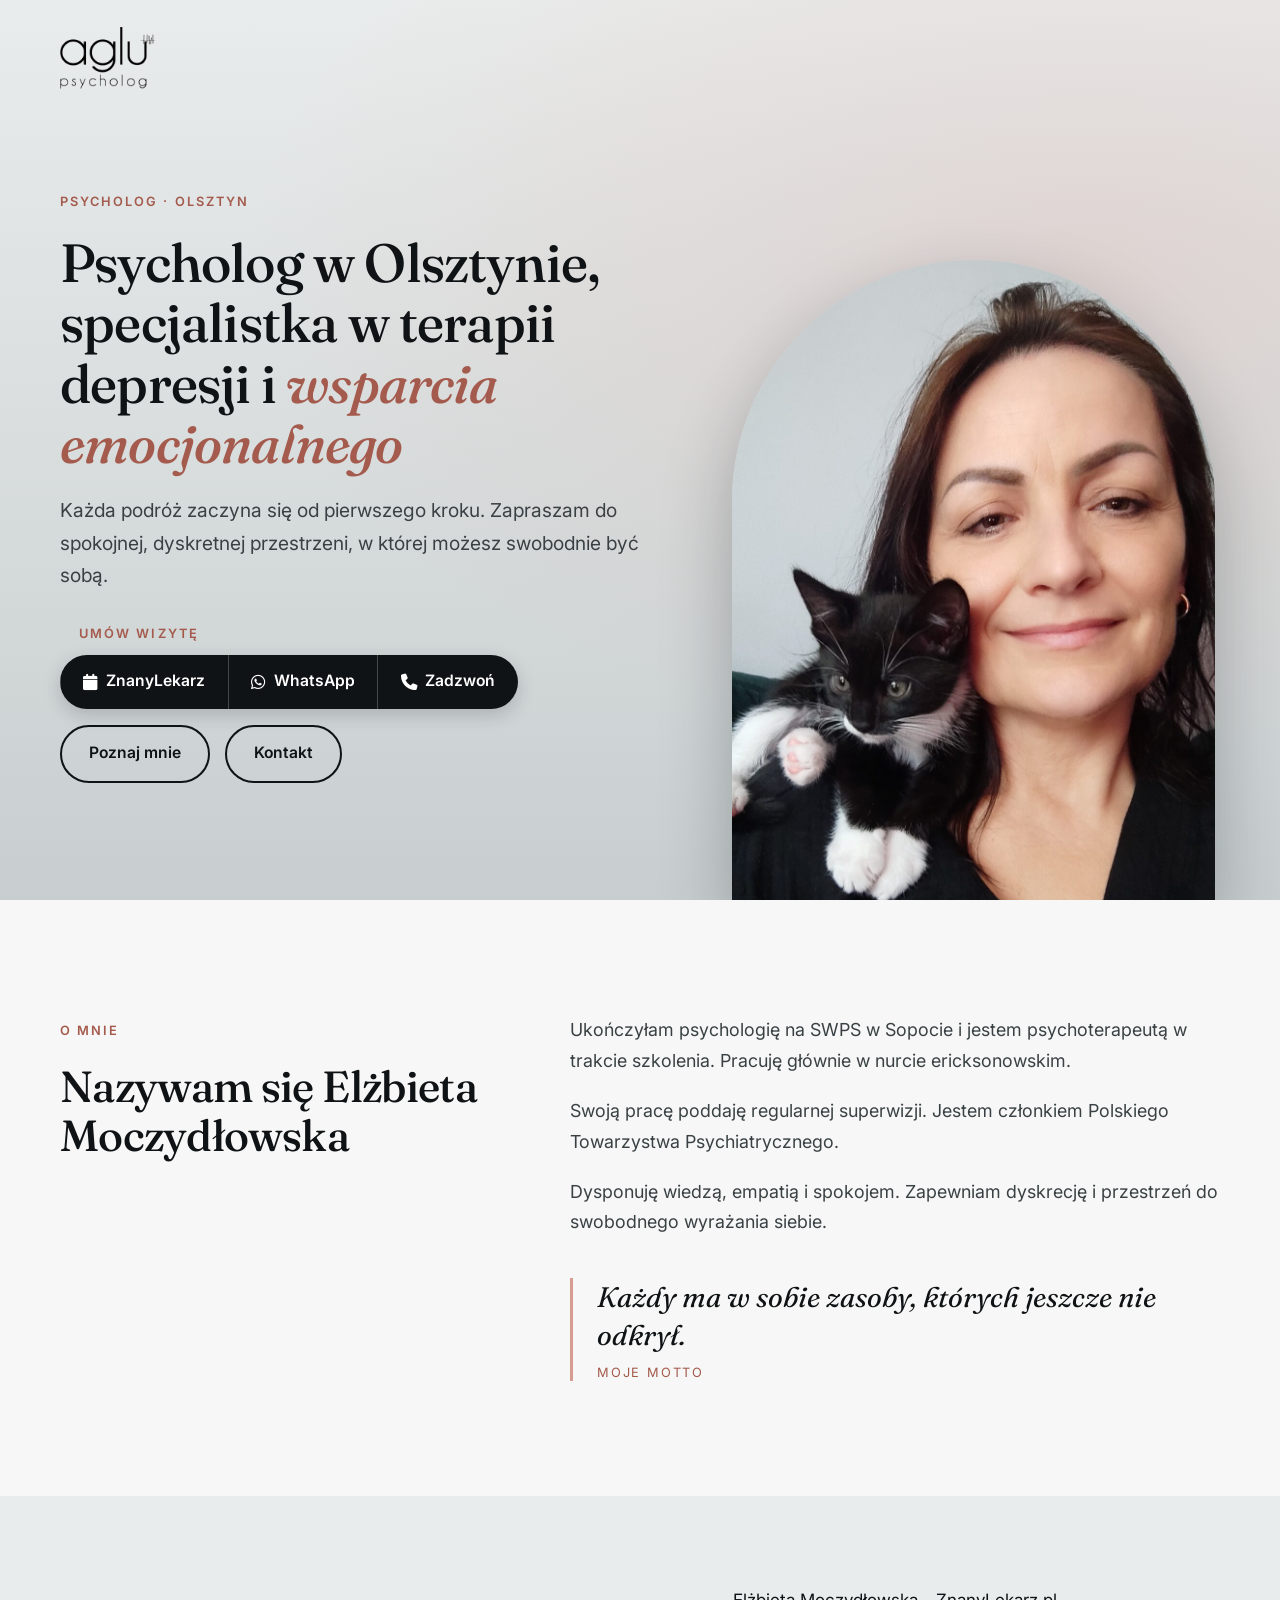
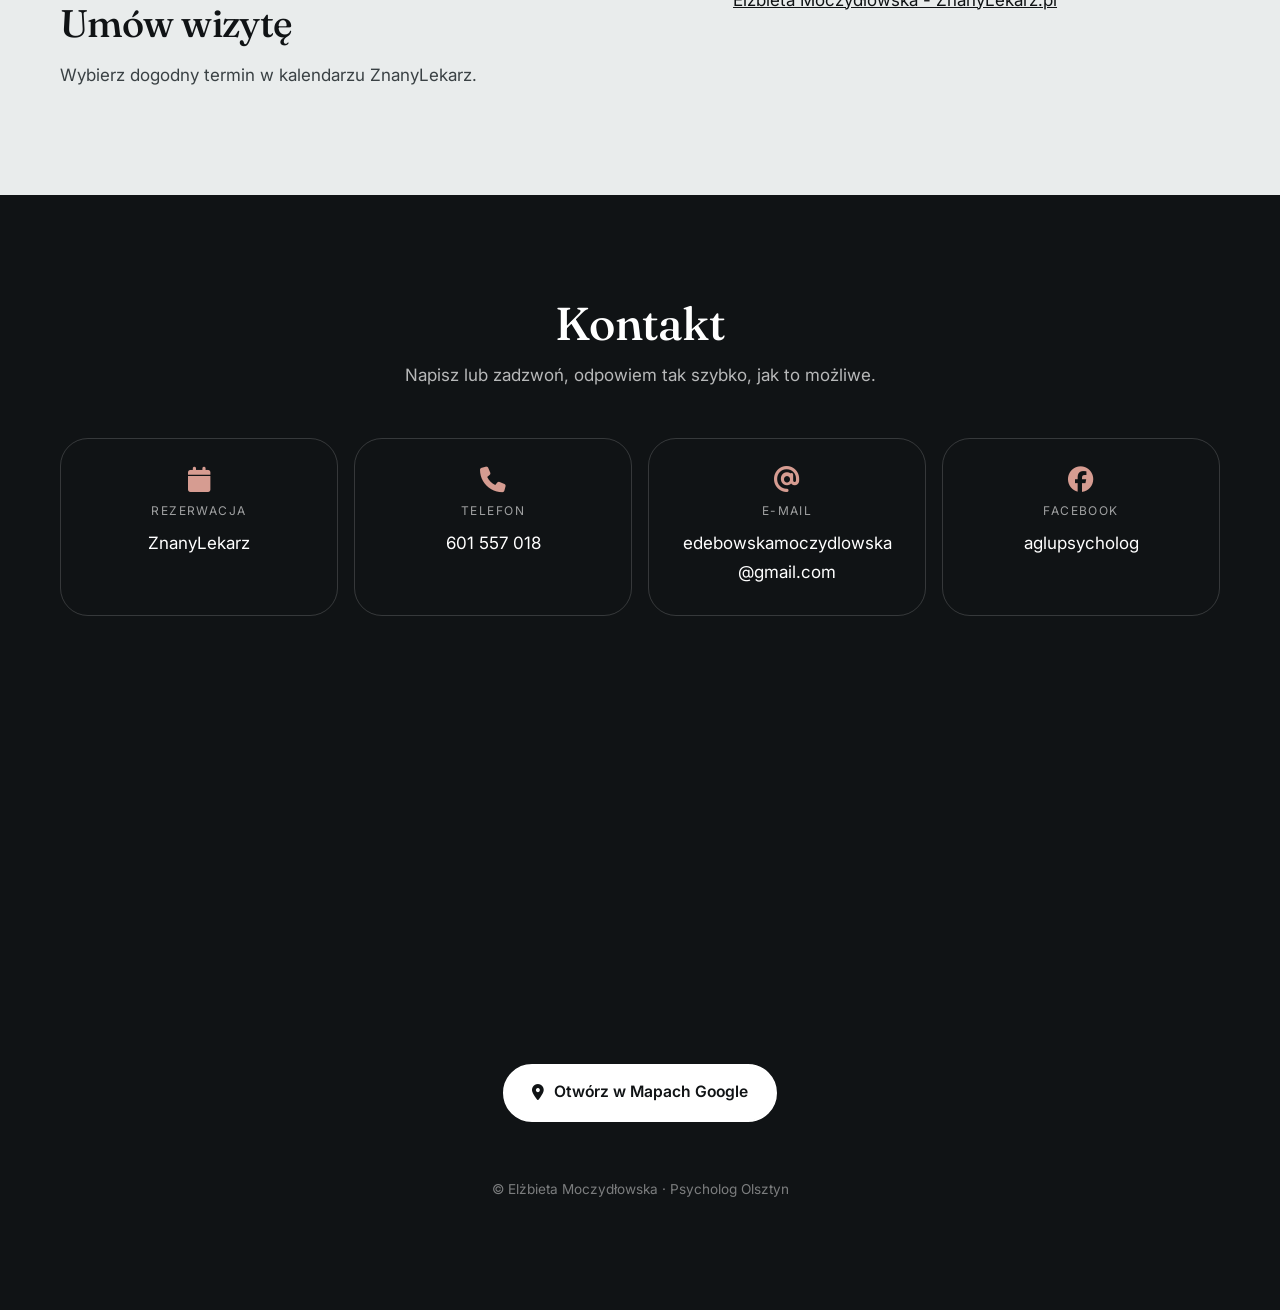
==== index.html @ 98c003af "redesign around new headshot photo" ====
<!DOCTYPE html>
<html lang="pl">
<head>
  <!-- Basic SEO tags -->
  <title>Psycholog Olsztyn, Elżbieta Moczydłowska: terapia depresji i wsparcie emocjonalne</title>
  <meta name="description" content="Psycholog w Olsztynie, Elżbieta Moczydłowska, specjalizuje się w terapii depresji, lęków i problemów emocjonalnych. Umów wizytę online.">
  <meta name="keywords" content="psycholog Olsztyn, terapia depresji, psychoterapia, Elżbieta Moczydłowska, psycholog, Olsztyn, depresja, lęk, wsparcie emocjonalne">
  <link rel="canonical" href="https://aglu.pl/">

  <!-- Open Graph / Social sharing -->
  <meta property="og:title" content="Psycholog Olsztyn, Elżbieta Moczydłowska">
  <meta property="og:description" content="Specjalistka w terapii depresji i wsparcia emocjonalnego w Olsztynie. Umów wizytę już dziś.">
  <meta property="og:type" content="website">
  <meta property="og:image:width" content="1200">
  <meta property="og:image:height" content="630">
  <meta property="og:url" content="https://aglu.pl/">
  <meta property="og:image" content="https://aglu.pl/images/og.jpg">

  <!-- Styles & icons -->
  <link rel="preconnect" href="https://fonts.googleapis.com">
  <link rel="preconnect" href="https://fonts.gstatic.com" crossorigin>
  <link href="https://fonts.googleapis.com/css2?family=Fraunces:ital,opsz,wght@0,9..144,400;0,9..144,500;1,9..144,400&family=Inter:wght@400;500;600&display=swap" rel="stylesheet">
  <link rel="stylesheet" href="https://cdnjs.cloudflare.com/ajax/libs/font-awesome/6.2.0/css/all.min.css">
  <link rel="shortcut icon" type="image/png" href="//platform.docplanner.com/img/general/icons/favicon.png?2370760445"/>
  <link rel="apple-touch-icon" type="image/png" href="//platform.docplanner.com/img/general/icons/favicon.png?2370760445"/>
  <link rel="stylesheet" href="css/styles.css">

  <meta charset="utf-8">
  <meta name="viewport" content="width=device-width, initial-scale=1" />

  <!-- Structured data (Person) -->
  <script type="application/ld+json">
  {
    "@context": "https://schema.org",
    "@type": "Person",
    "name": "Elżbieta Moczydłowska",
    "jobTitle": "Psycholog",
    "url": "https://aglu.pl/",
    "sameAs": [
      "https://www.znanylekarz.pl/elzbieta-moczydlowska/psycholog/olsztyn",
      "https://www.facebook.com/aglupsycholog/"
    ],
    "address": {
      "@type": "PostalAddress",
      "addressLocality": "Olsztyn",
      "addressCountry": "PL"
    },
    "telephone": "+48 601 557 018",
    "image": "https://aglu.pl/images/portrait.jpg"
  }
  </script>
  <script defer src="https://analytics.osmosis.page/script.js" data-website-id="c70a5516-5605-4912-9869-0fddc7eda186"></script>
</head>
<body>

<main id="top">
  <section class="hero">
    <div class="wrap">
      <a class="hero-logo" href="#top" aria-label="aglu psycholog"><img src="images/logotyp.png" alt="Logo Elżbieta Moczydłowska, psycholog"></a>
      <div class="hero-copy">
        <span class="eyebrow">Psycholog &middot; Olsztyn</span>
        <h1>Psycholog w Olsztynie, specjalistka w terapii depresji i <em>wsparcia emocjonalnego</em></h1>
        <p class="lead">Każda podróż zaczyna się od pierwszego kroku. Zapraszam do spokojnej, dyskretnej przestrzeni, w której możesz swobodnie być sobą.</p>
        <div class="hero-actions">
          <div class="cta-group">
          <span class="cta-caption">Umów wizytę</span>
          <div class="split" role="group" aria-label="Umów wizytę">
          <a href="https://www.znanylekarz.pl/elzbieta-moczydlowska/psycholog/olsztyn"><i class="fa-solid fa-calendar" aria-hidden="true"></i>ZnanyLekarz</a>
          <a class="split-wa" href="https://wa.me/48601557018?text=Dzie%C5%84%20dobry%2C%20chcia%C5%82abym%20um%C3%B3wi%C4%87%20wizyt%C4%99." target="_blank" rel="noopener"><i class="fab fa-whatsapp" aria-hidden="true"></i>WhatsApp</a>
          <a class="split-call" href="tel:+48601557018" aria-label="Zadzwoń: 601 557 018"><i class="fas fa-phone" aria-hidden="true"></i><span>Zadzwoń</span></a>
        </div>
        </div>
          <div class="hero-links">
            <a class="btn btn-ghost" href="#o_mnie">Poznaj mnie</a>
            <a class="btn btn-ghost" href="#kontakt">Kontakt</a>
          </div>
        </div>
      </div>
      <figure class="hero-photo">
        <img src="images/portrait.jpg" width="1000" height="1794" alt="Elżbieta Moczydłowska, psycholog Olsztyn, z kotkiem na ramieniu" fetchpriority="high">
      </figure>
    </div>
  </section>

  <section id="o_mnie" class="about">
    <div class="wrap">
      <div>
        <span class="eyebrow">O mnie</span>
        <h2>Nazywam się Elżbieta Moczydłowska</h2>
      </div>
      <div>
        <p>
          Ukończyłam psychologię na SWPS w Sopocie i jestem psychoterapeutą w trakcie szkolenia.
          Pracuję głównie w nurcie ericksonowskim.
        </p>
        <p>
          Swoją pracę poddaję regularnej superwizji. Jestem członkiem Polskiego Towarzystwa Psychiatrycznego.
        </p>
        <p>
          Dysponuję wiedzą, empatią i spokojem. Zapewniam dyskrecję i przestrzeń do swobodnego wyrażania siebie.
        </p>
        <blockquote class="motto">
          Każdy ma w sobie zasoby, których jeszcze nie odkrył.
          <span>Moje motto</span>
        </blockquote>
      </div>
    </div>
  </section>

  <section class="booking">
    <div class="wrap">
      <div>
        <h2>Umów wizytę</h2>
        <p>Wybierz dogodny termin w kalendarzu ZnanyLekarz.</p>
      </div>
      <div class="widget">
        <a id="zl-url" class="zl-url" href="https://www.znanylekarz.pl/elzbieta-moczydlowska/psycholog/olsztyn" rel="nofollow" data-zlw-doctor="elzbieta-moczydlowska" data-zlw-type="big" data-zlw-opinion="false" data-zlw-hide-branding="true">Elżbieta Moczydłowska - ZnanyLekarz.pl</a><script>!function($_x,_s,id){var js,fjs=$_x.getElementsByTagName(_s)[0];if(!$_x.getElementById(id)){js = $_x.createElement(_s);js.id = id;js.src = "//platform.docplanner.com/js/widget.js";fjs.parentNode.insertBefore(js,fjs);}}(document,"script","zl-widget-s");</script>
      </div>
    </div>
  </section>
</main>

<footer id="kontakt" class="contact">
  <div class="wrap">
    <h2>Kontakt</h2>
    <p class="sub">Napisz lub zadzwoń, odpowiem tak szybko, jak to możliwe.</p>
    <div class="contact-grid">
      <a class="contact-card" href="https://www.znanylekarz.pl/elzbieta-moczydlowska/psycholog/olsztyn"><i class="fa-solid fa-calendar" aria-hidden="true"></i><small>Rezerwacja</small>ZnanyLekarz</a>
      <a class="contact-card" href="tel:+48601557018"><i class="fas fa-phone" aria-hidden="true"></i><small>Telefon</small>601 557 018</a>
      <a class="contact-card" href="mailto:edebowskamoczydlowska@gmail.com"><i class="fas fa-at" aria-hidden="true"></i><small>E-mail</small><span class="email">edebowskamoczydlowska<wbr>@gmail.com</span></a>
      <a class="contact-card" href="https://www.facebook.com/aglupsycholog/"><i class="fab fa-facebook" aria-hidden="true"></i><small>Facebook</small>aglupsycholog</a>
    </div>
    <div class="map">
      <iframe title="Mapa dojazdu, gabinet Elżbiety Moczydłowskiej w Olsztynie" src="https://maps.google.com/maps?q=53.7796968,20.4857146&amp;z=16&amp;hl=pl&amp;output=embed" loading="lazy" referrerpolicy="no-referrer-when-downgrade" allowfullscreen></iframe>
      <a class="btn btn-light" href="https://maps.app.goo.gl/sUS213Xj2u6TGxyx6" target="_blank" rel="noopener"><i class="fa-solid fa-location-dot" aria-hidden="true"></i>Otwórz w Mapach Google</a>
    </div>
    <p class="footer-note">&copy; Elżbieta Moczydłowska &middot; Psycholog Olsztyn</p>
  </div>
</footer>

</body>
</html>
---- css/styles.css ----
:root {
    --ink: #101315;
    --ink-soft: #3a4144;
    --wall: #c8cecf;
    --wall-light: #e9ecec;
    --paper: #f6f7f6;
    --rose: #d69c91;
    --rose-deep: #a45a4c;
    --serif: "Fraunces", Georgia, "Times New Roman", serif;
    --sans: "Inter", system-ui, -apple-system, "Segoe UI", sans-serif;
    --radius: 28px;
}

* { box-sizing: border-box; }

html { scroll-behavior: smooth; scroll-padding-top: 0; }

body {
    margin: 0;
    font-family: var(--sans);
    font-size: 1.0625rem;
    line-height: 1.7;
    color: var(--ink);
    background: var(--paper);
    -webkit-font-smoothing: antialiased;
}

img { max-width: 100%; display: block; }
a { color: inherit; }

h1, h2, h3 {
    font-family: var(--serif);
    font-weight: 500;
    line-height: 1.12;
    letter-spacing: -0.015em;
    margin: 0;
}

.wrap { width: min(1160px, 100% - 3rem); margin-inline: auto; }

.eyebrow {
    display: inline-block;
    font-size: 0.8rem;
    font-weight: 600;
    letter-spacing: 0.16em;
    text-transform: uppercase;
    color: var(--rose-deep);
    margin-bottom: 1.25rem;
}

.btn {
    display: inline-flex;
    align-items: center;
    gap: 0.6rem;
    padding: 0.85rem 1.7rem;
    border-radius: 999px;
    background: var(--ink);
    color: #fff;
    font-weight: 600;
    font-size: 0.98rem;
    text-decoration: none;
    border: 2px solid var(--ink);
    transition: transform 0.2s ease, background 0.2s ease, color 0.2s ease;
}

.btn:hover { background: var(--rose-deep); border-color: var(--rose-deep); transform: translateY(-2px); }
.btn:focus-visible, a:focus-visible { outline: 3px solid var(--rose-deep); outline-offset: 3px; }

.btn-ghost { background: transparent; color: var(--ink); }
.btn-ghost:hover { background: var(--ink); border-color: var(--ink); color: #fff; }

.btn-small { padding: 0.55rem 1.2rem; font-size: 0.9rem; }

.hero {
    background:
        radial-gradient(ellipse at 85% 30%, rgba(214, 156, 145, 0.22), transparent 55%),
        linear-gradient(180deg, var(--wall-light), var(--wall));
    overflow: hidden;
}

.hero .wrap {
    display: grid;
    grid-template-columns: 1.1fr 0.9fr;
    grid-template-rows: auto 1fr;
    gap: 0 clamp(1.5rem, 5vw, 5rem);
    min-height: 100vh;
    min-height: 100svh;
}

.hero-logo { grid-column: 1 / -1; justify-self: start; padding: clamp(1rem, 3svh, 2rem) 0 0; }
.hero-logo img { height: clamp(48px, 7svh, 64px); width: auto; }

.hero-copy { align-self: center; padding: 1.5rem 0 clamp(1.5rem, 5svh, 4rem); }

.hero h1 { font-size: clamp(2.1rem, min(4.2vw, 6.4svh), 3.6rem); margin-bottom: 1.25rem; }
.hero h1 em { font-style: italic; color: var(--rose-deep); }

.hero .lead { font-size: clamp(1rem, 2.4svh, 1.2rem); color: var(--ink-soft); max-width: 32em; margin: 0 0 clamp(1.25rem, 3.5svh, 2.25rem); }

.hero-actions { display: flex; flex-direction: column; align-items: flex-start; gap: 1rem; }
.hero-links { display: flex; flex-wrap: wrap; gap: 0.9rem; }

.hero-photo {
    position: relative;
    margin: 0;
    align-self: end;
    justify-self: center;
}

.hero-photo img {
    height: min(74svh, 640px);
    width: auto;
    max-width: 100%;
    aspect-ratio: 4 / 5.3;
    object-fit: cover;
    object-position: 50% 8%;
    border-radius: 999px 999px 0 0;
    box-shadow: 0 30px 70px rgba(16, 19, 21, 0.28);
}

.hero-photo::before {
    content: "";
    position: absolute;
    inset: 4% -7% 0 7%;
    border: 2px solid var(--rose);
    border-radius: 999px 999px 0 0;
    z-index: -1;
}

.about { padding: clamp(4rem, 9vw, 8rem) 0; }

.about .wrap {
    display: grid;
    grid-template-columns: 0.8fr 1.2fr;
    gap: clamp(2rem, 6vw, 6rem);
    align-items: start;
}

.about h2 { font-size: clamp(2rem, 3.4vw, 3rem); }

.about p { margin: 0 0 1.25rem; color: var(--ink-soft); font-size: 1.12rem; }

.motto {
    margin: 2.5rem 0 0;
    padding-left: 1.5rem;
    border-left: 3px solid var(--rose);
    font-family: var(--serif);
    font-style: italic;
    font-size: clamp(1.35rem, 2.2vw, 1.8rem);
    line-height: 1.35;
    color: var(--ink);
}

.motto span { display: block; margin-top: 0.6rem; font-family: var(--sans); font-style: normal; font-size: 0.8rem; letter-spacing: 0.14em; text-transform: uppercase; color: var(--rose-deep); }

.booking { background: var(--wall-light); padding: clamp(3.5rem, 7vw, 6rem) 0; }

.booking .wrap { display: grid; grid-template-columns: 0.8fr 1.2fr; gap: clamp(2rem, 6vw, 6rem); align-items: center; }

.booking h2 { font-size: clamp(1.8rem, 3vw, 2.6rem); margin-bottom: 1rem; }
.booking p { margin: 0; color: var(--ink-soft); }

.widget {
    display: flex;
    justify-content: center;
    min-height: 120px;
}

.contact {
    background: var(--ink);
    color: #fff;
    padding: clamp(4rem, 8vw, 7rem) 0 6rem;
    text-align: center;
}

.contact h2 { font-size: clamp(2rem, 3.6vw, 3.2rem); margin-bottom: 0.75rem; }
.contact .sub { color: rgba(255, 255, 255, 0.7); margin: 0 0 3rem; }

.contact-grid {
    display: grid;
    grid-template-columns: repeat(auto-fit, minmax(210px, 1fr));
    gap: 1rem;
}

.contact-card {
    display: flex;
    flex-direction: column;
    align-items: center;
    gap: 0.5rem;
    padding: 1.75rem 1rem;
    border: 1px solid rgba(255, 255, 255, 0.16);
    border-radius: var(--radius);
    text-decoration: none;
    transition: background 0.2s ease, border-color 0.2s ease, transform 0.2s ease;
    overflow-wrap: anywhere;
}

.contact-card:hover { background: rgba(214, 156, 145, 0.14); border-color: var(--rose); transform: translateY(-3px); }
.contact-card i { font-size: 1.6rem; color: var(--rose); }
.contact-card small { color: rgba(255, 255, 255, 0.6); font-size: 0.75rem; letter-spacing: 0.12em; text-transform: uppercase; }

.footer-note { margin-top: 3.5rem; color: rgba(255, 255, 255, 0.45); font-size: 0.85rem; }

@media (max-width: 860px) {
    .hero .wrap { grid-template-columns: 1fr; grid-template-rows: auto auto 1fr; }
    .hero-logo { justify-self: center; }
    .hero-copy { text-align: center; padding-bottom: 1.5rem; }
    .hero .lead { margin-inline: auto; }
    .hero-actions { align-items: center; }
    .hero-links { justify-content: center; }
    .hero-photo img { height: auto; width: min(76vw, 340px); }
    .hero-photo::before { inset: 4% -4% 0 4%; }
    .about .wrap, .booking .wrap { grid-template-columns: 1fr; }
}
}

@media (prefers-reduced-motion: reduce) {
    html { scroll-behavior: auto; }
    .btn, .contact-card { transition: none; }
}

.split {
    display: inline-flex;
    align-items: stretch;
    border-radius: 999px;
    background: var(--ink);
    color: #fff;
    overflow: hidden;
    font-weight: 600;
    font-size: 0.98rem;
    box-shadow: 0 6px 18px rgba(16, 19, 21, 0.18);
}

.split a {
    white-space: nowrap;
    display: flex;
    align-items: center;
    gap: 0.55rem;
    padding: 0.85rem 1.4rem;
    color: #fff;
    text-decoration: none;
    border-left: 1px solid rgba(255, 255, 255, 0.22);
    transition: background 0.2s ease;
}

.split a:hover { background: var(--rose-deep); }
.split a.split-wa:hover { background: #1fa855; }
.split a.split-call:hover { background: var(--rose-deep); }
.split a:focus-visible { outline: 3px solid #fff; outline-offset: -5px; }
.split i { font-size: 1.05em; }


@media (max-width: 480px) {
    .split i { display: none; }
    .split .split-call i { display: block; }
    .split .split-call span { display: none; }
    .split { width: 100%; }
    .split a { flex: 1; justify-content: center; padding: 0.95rem 0.8rem; }
    .split a.split-call { flex: 0 0 auto; padding: 0.95rem 1.2rem; }
}

@media (prefers-reduced-motion: reduce) {
    .split a { transition: none; }
}

.map { margin-top: 3rem; display: flex; flex-direction: column; align-items: center; gap: 1.25rem; }

.map iframe {
    width: 100%;
    height: 380px;
    border: 0;
    border-radius: var(--radius);
    filter: grayscale(0.35) contrast(1.02);
}

.btn-light { background: #fff; color: var(--ink); border-color: #fff; }
.btn-light:hover { background: var(--rose); border-color: var(--rose); color: var(--ink); }

@media (max-width: 860px) {
    .map iframe { height: 300px; }
}

.contact-card .email { overflow-wrap: normal; }

@media (max-width: 480px) {
    .contact-card .email { font-size: 0.92rem; }
}

.cta-group { display: flex; flex-direction: column; gap: 0.6rem; align-items: flex-start; }

.cta-caption {
    font-size: 0.8rem;
    font-weight: 600;
    letter-spacing: 0.16em;
    text-transform: uppercase;
    color: var(--rose-deep);
    padding-left: 1.2rem;
}

@media (max-width: 860px) {
    .cta-group { align-items: center; width: min(100%, 420px); }
    .cta-caption { padding-left: 0; }
}
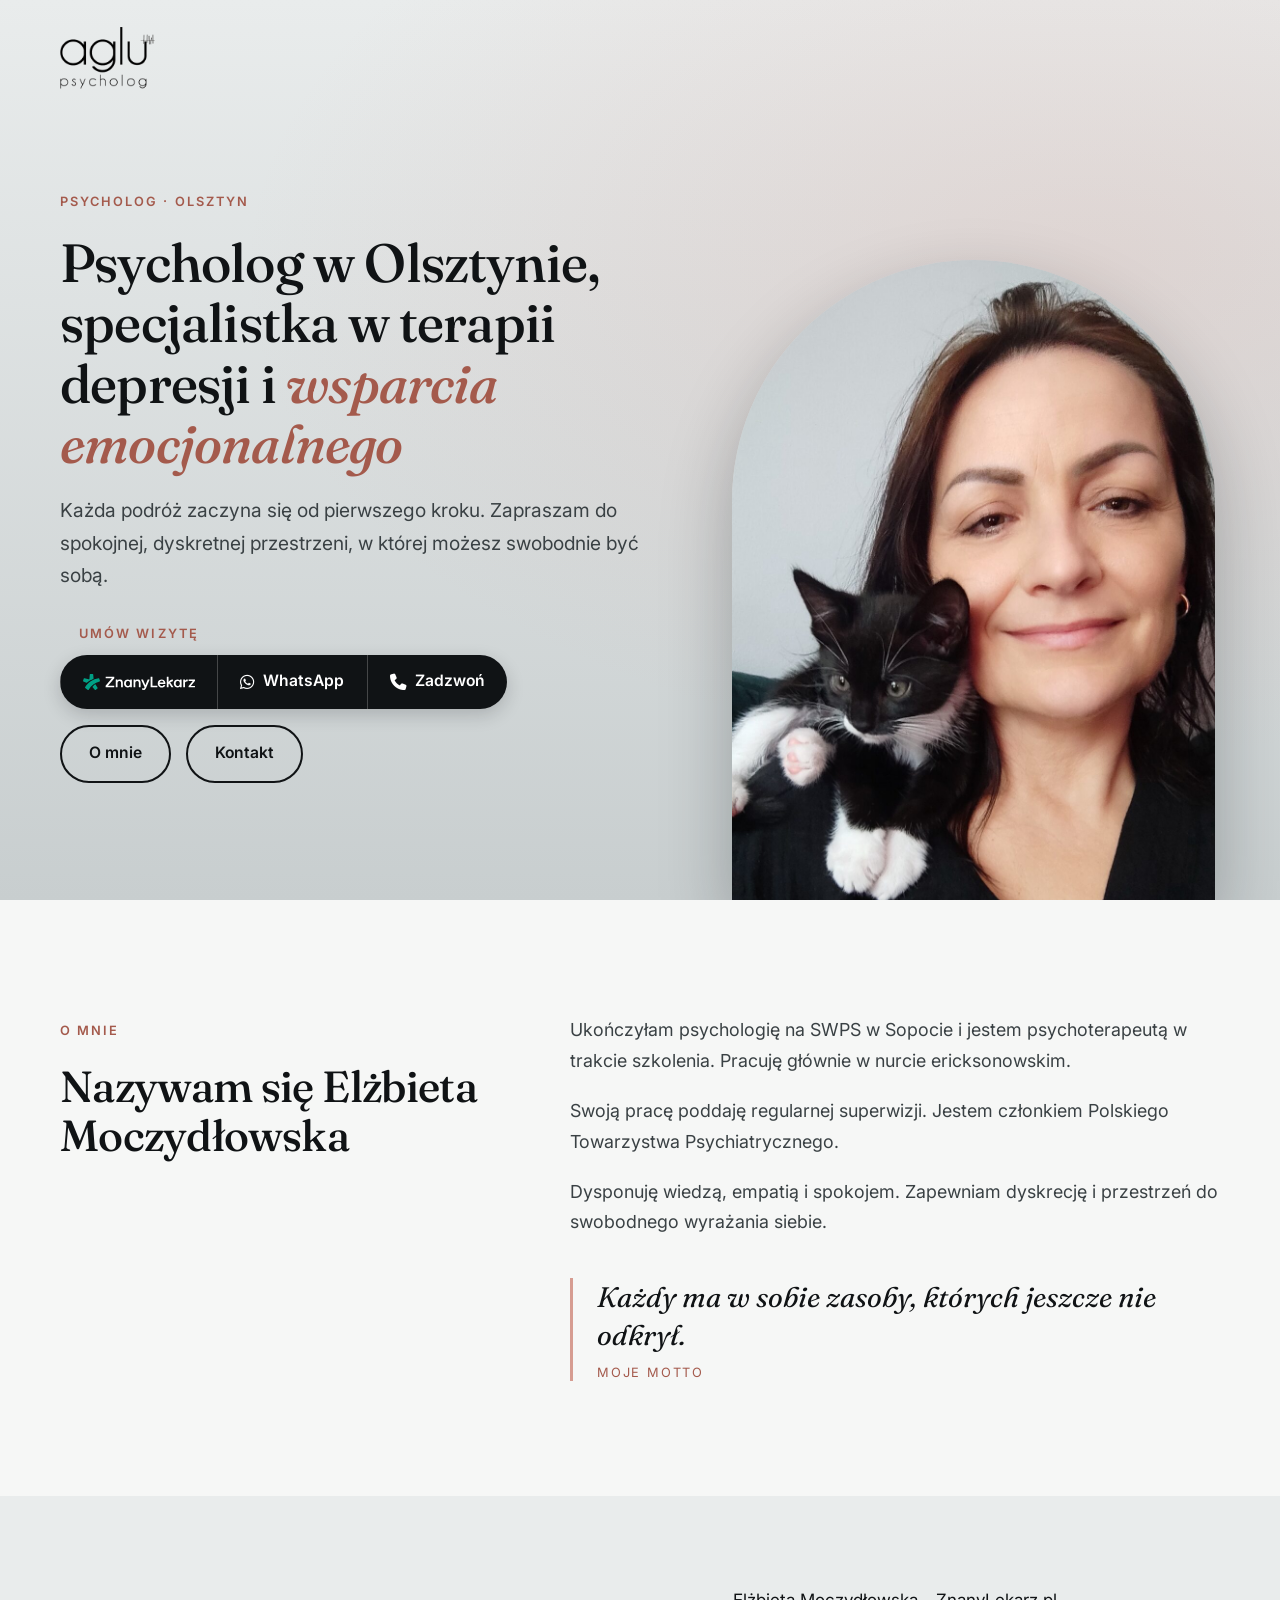
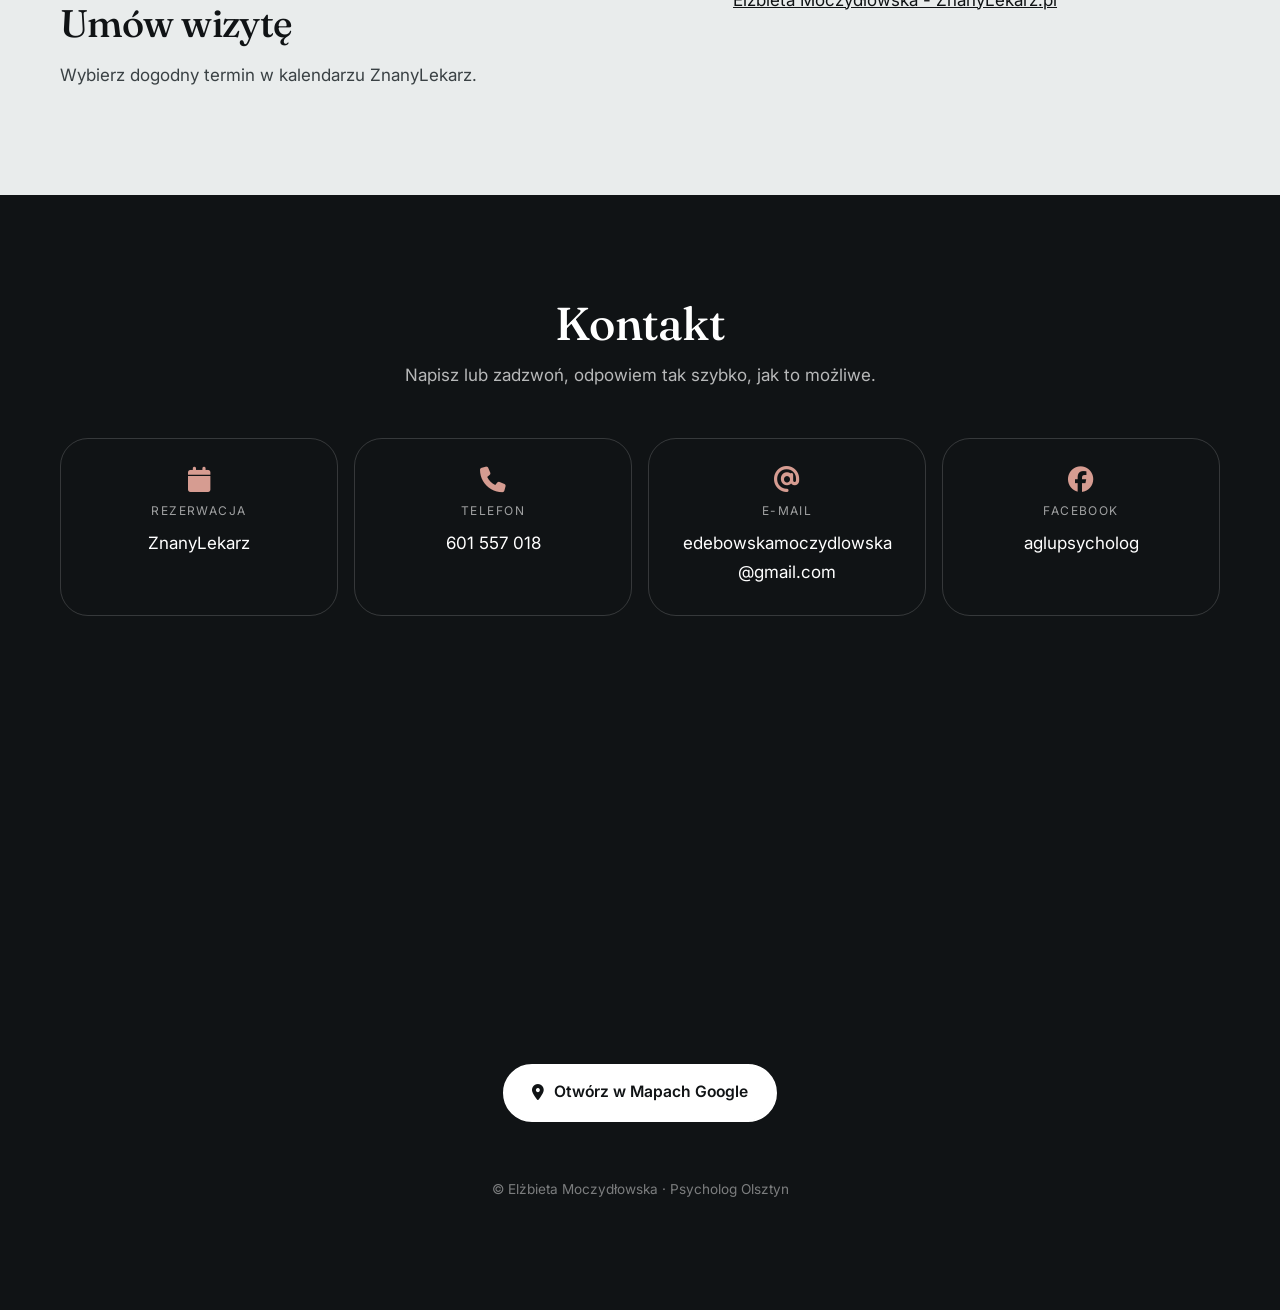
==== commit c1a61322: "znanylekarz logo, icon-only booking pill on mobile, O mnie button" ====
--- a/index.html
+++ b/index.html
@@ -65,13 +65,13 @@
           <div class="cta-group">
           <span class="cta-caption">Umów wizytę</span>
           <div class="split" role="group" aria-label="Umów wizytę">
-          <a href="https://www.znanylekarz.pl/elzbieta-moczydlowska/psycholog/olsztyn"><i class="fa-solid fa-calendar" aria-hidden="true"></i>ZnanyLekarz</a>
-          <a class="split-wa" href="https://wa.me/48601557018?text=Dzie%C5%84%20dobry%2C%20chcia%C5%82abym%20um%C3%B3wi%C4%87%20wizyt%C4%99." target="_blank" rel="noopener"><i class="fab fa-whatsapp" aria-hidden="true"></i>WhatsApp</a>
+          <a class="split-zl" href="https://www.znanylekarz.pl/elzbieta-moczydlowska/psycholog/olsztyn" aria-label="ZnanyLekarz"><img class="zl-word" src="images/zl-logo.svg" alt="ZnanyLekarz" width="111" height="16"><img class="zl-star" src="images/zl-star.svg" alt="" width="19" height="18"></a>
+          <a class="split-wa" aria-label="WhatsApp" href="https://wa.me/48601557018?text=Dzie%C5%84%20dobry%2C%20chcia%C5%82abym%20um%C3%B3wi%C4%87%20wizyt%C4%99." target="_blank" rel="noopener"><i class="fab fa-whatsapp" aria-hidden="true"></i><span>WhatsApp</span></a>
           <a class="split-call" href="tel:+48601557018" aria-label="Zadzwoń: 601 557 018"><i class="fas fa-phone" aria-hidden="true"></i><span>Zadzwoń</span></a>
         </div>
         </div>
           <div class="hero-links">
-            <a class="btn btn-ghost" href="#o_mnie">Poznaj mnie</a>
+            <a class="btn btn-ghost" href="#o_mnie">O mnie</a>
             <a class="btn btn-ghost" href="#kontakt">Kontakt</a>
           </div>
         </div>
--- a/css/styles.css
+++ b/css/styles.css
@@ -206,8 +206,8 @@
     .hero-logo { justify-self: center; }
     .hero-copy { text-align: center; padding-bottom: 1.5rem; }
     .hero .lead { margin-inline: auto; }
-    .hero-actions { align-items: center; }
-    .hero-links { justify-content: center; }
+    .hero-actions { flex-direction: row; flex-wrap: wrap; justify-content: center; align-items: flex-end; gap: 0.6rem; }
+    .hero-links { justify-content: center; flex-wrap: nowrap; gap: 0.6rem; }
     .hero-photo img { height: auto; width: min(76vw, 340px); }
     .hero-photo::before { inset: 4% -4% 0 4%; }
     .about .wrap, .booking .wrap { grid-template-columns: 1fr; }
@@ -249,14 +249,16 @@
 .split a:focus-visible { outline: 3px solid #fff; outline-offset: -5px; }
 .split i { font-size: 1.05em; }
 
+.split .zl-word { height: 1rem; width: auto; display: block; }
+.split .zl-star { display: none; height: 1.2rem; width: auto; }
 
 @media (max-width: 480px) {
-    .split i { display: none; }
-    .split .split-call i { display: block; }
-    .split .split-call span { display: none; }
-    .split { width: 100%; }
-    .split a { flex: 1; justify-content: center; padding: 0.95rem 0.8rem; }
-    .split a.split-call { flex: 0 0 auto; padding: 0.95rem 1.2rem; }
+    .split span { display: none; }
+    .split .zl-word { display: none; }
+    .split .zl-star { display: block; }
+    .split i { font-size: 1.3rem; }
+    .split a { flex: 1; justify-content: center; padding: 0.75rem 0.9rem; }
+    .hero-actions, .hero-links { gap: 0.5rem; }
 }
 
 @media (prefers-reduced-motion: reduce) {
@@ -298,6 +300,10 @@
 }
 
 @media (max-width: 860px) {
-    .cta-group { align-items: center; width: min(100%, 420px); }
+    .cta-group { align-items: center; }
     .cta-caption { padding-left: 0; }
 }
+
+@media (max-width: 480px) {
+    .hero-links .btn { padding: 0.75rem 0.85rem; font-size: 0.9rem; }
+}
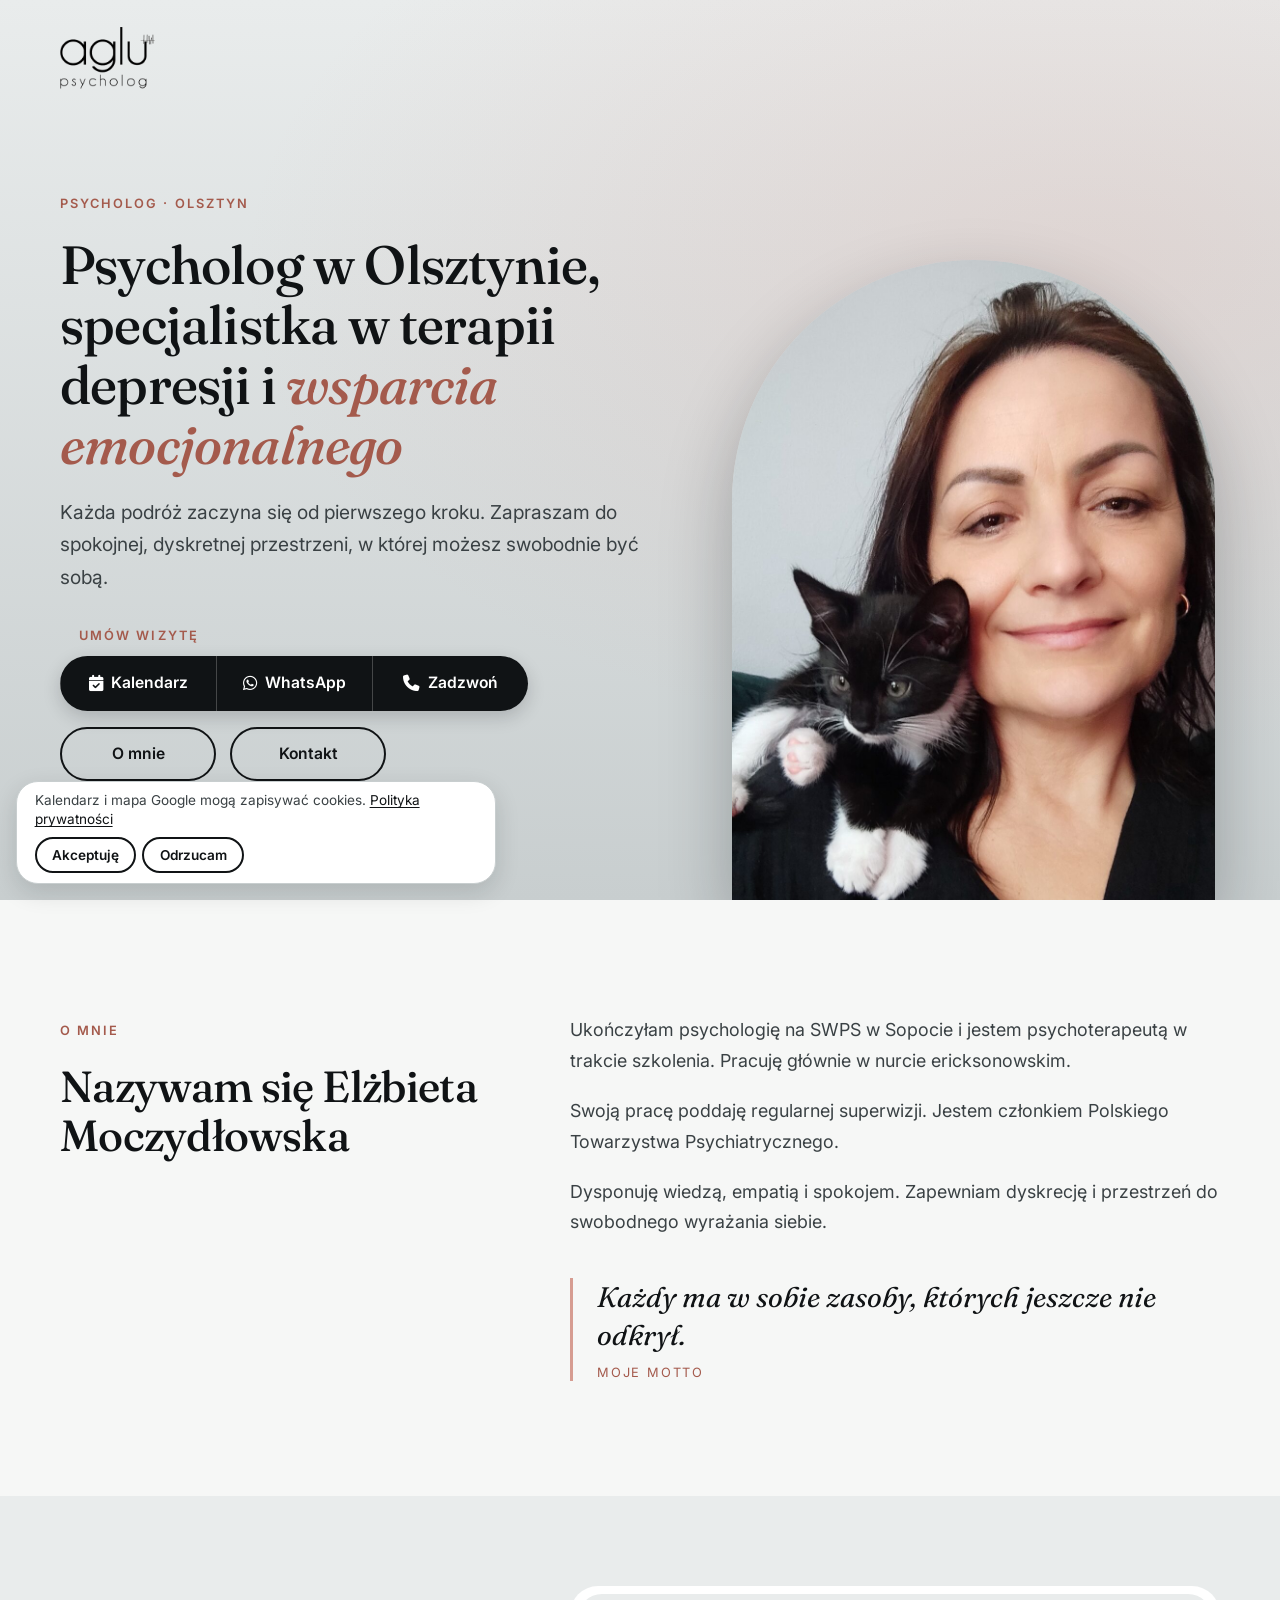
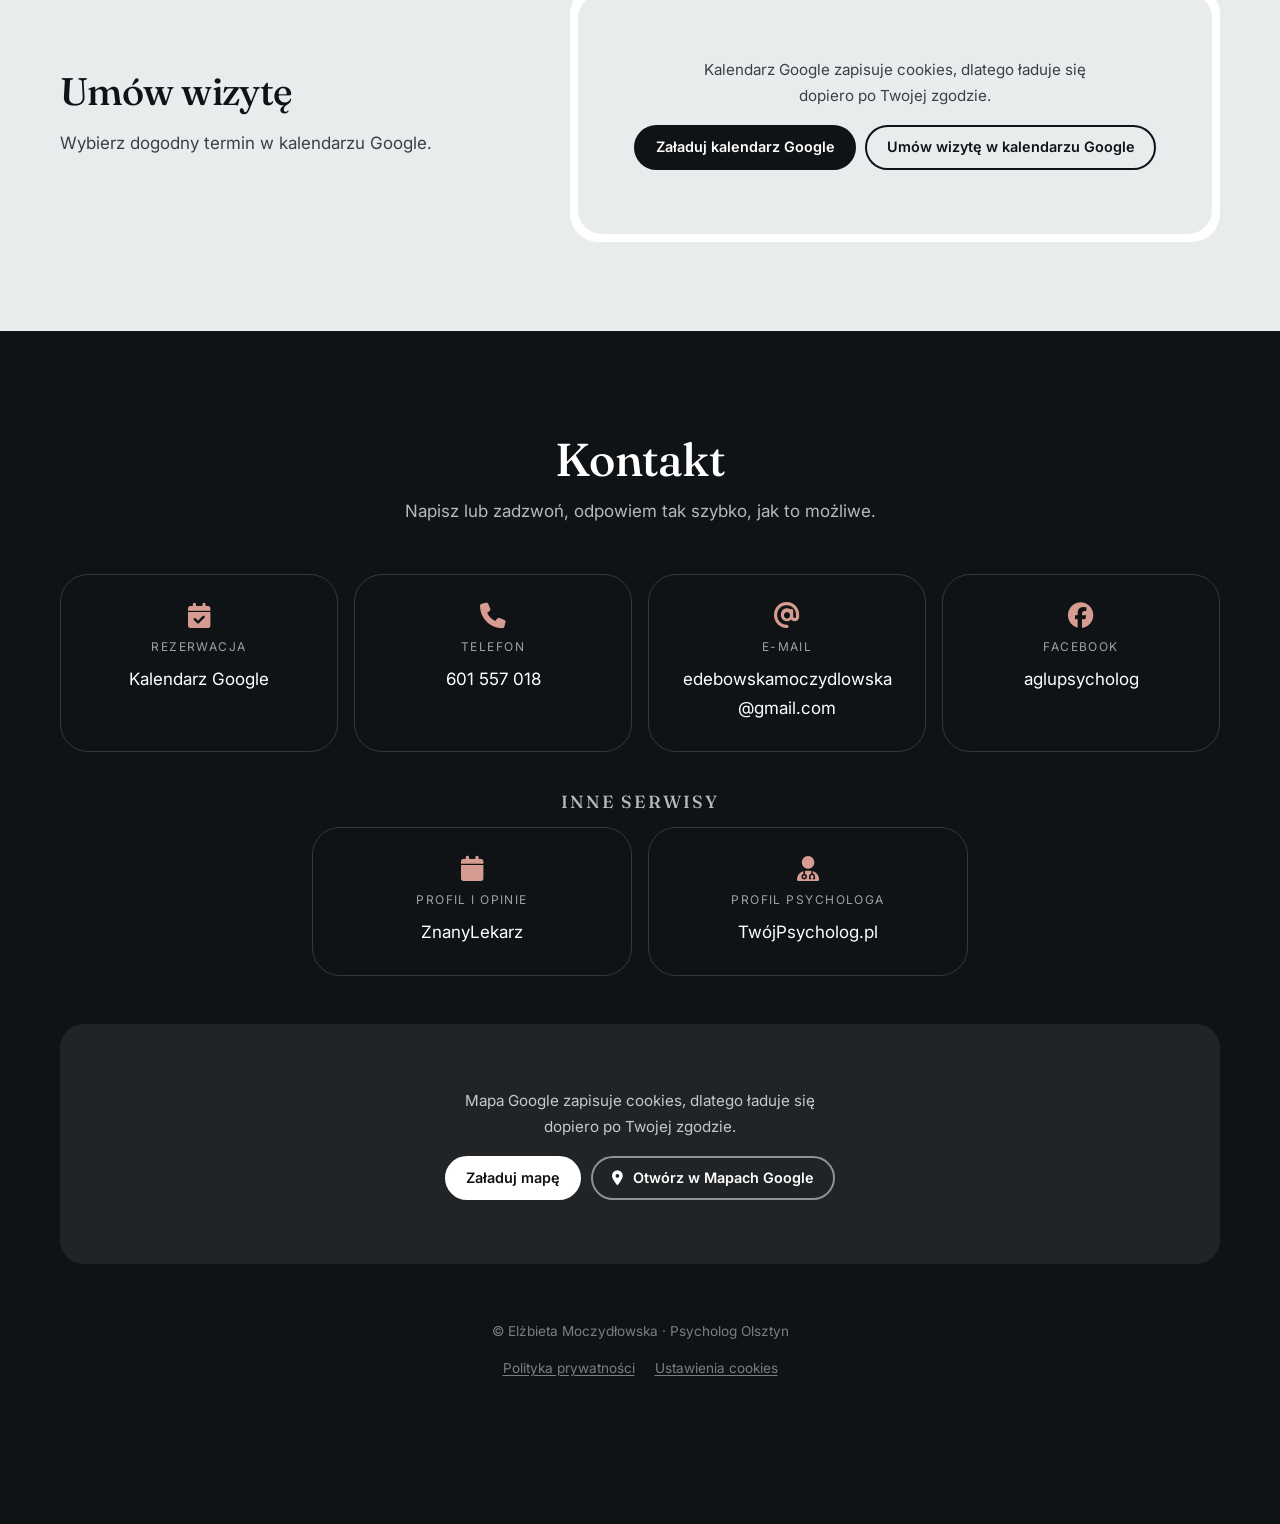
==== commit 25a356c9: "aglu: google calendar booking embed, new favicon, privacy policy, consent notice" ====
--- a/index.html
+++ b/index.html
@@ -21,8 +21,9 @@
   <link rel="preconnect" href="https://fonts.gstatic.com" crossorigin>
   <link href="https://fonts.googleapis.com/css2?family=Fraunces:ital,opsz,wght@0,9..144,400;0,9..144,500;1,9..144,400&family=Inter:wght@400;500;600&display=swap" rel="stylesheet">
   <link rel="stylesheet" href="https://cdnjs.cloudflare.com/ajax/libs/font-awesome/6.2.0/css/all.min.css">
-  <link rel="shortcut icon" type="image/png" href="//platform.docplanner.com/img/general/icons/favicon.png?2370760445"/>
-  <link rel="apple-touch-icon" type="image/png" href="//platform.docplanner.com/img/general/icons/favicon.png?2370760445"/>
+  <link rel="icon" href="images/favicon.svg" type="image/svg+xml">
+  <link rel="icon" href="images/favicon-32.png" sizes="32x32" type="image/png">
+  <link rel="apple-touch-icon" href="images/apple-touch-icon.png">
   <link rel="stylesheet" href="css/styles.css">
 
   <meta charset="utf-8">
@@ -49,6 +50,7 @@
     "image": "https://aglu.pl/images/portrait.jpg"
   }
   </script>
+  <script defer src="js/consent.js"></script>
   <script defer src="https://analytics.osmosis.page/script.js" data-website-id="c70a5516-5605-4912-9869-0fddc7eda186"></script>
 </head>
 <body>
@@ -65,7 +67,7 @@
           <div class="cta-group">
           <span class="cta-caption">Umów wizytę</span>
           <div class="split" role="group" aria-label="Umów wizytę">
-          <a class="split-zl" href="https://www.znanylekarz.pl/elzbieta-moczydlowska/psycholog/olsztyn" aria-label="ZnanyLekarz"><img class="zl-word" src="images/zl-logo.svg" alt="ZnanyLekarz" width="111" height="16"><img class="zl-star" src="images/zl-star.svg" alt="" width="19" height="18"></a>
+          <a class="split-cal" href="https://calendar.app.google/qendssAS28dVdtgW9" target="_blank" rel="noopener" aria-label="Kalendarz Google"><i class="fa-solid fa-calendar-check" aria-hidden="true"></i><span>Kalendarz</span></a>
           <a class="split-wa" aria-label="WhatsApp" href="https://wa.me/48601557018?text=Dzie%C5%84%20dobry%2C%20chcia%C5%82abym%20um%C3%B3wi%C4%87%20wizyt%C4%99." target="_blank" rel="noopener"><i class="fab fa-whatsapp" aria-hidden="true"></i><span>WhatsApp</span></a>
           <a class="split-call" href="tel:+48601557018" aria-label="Zadzwoń: 601 557 018"><i class="fas fa-phone" aria-hidden="true"></i><span>Zadzwoń</span></a>
         </div>
@@ -111,10 +113,18 @@
     <div class="wrap">
       <div>
         <h2>Umów wizytę</h2>
-        <p>Wybierz dogodny termin w kalendarzu ZnanyLekarz.</p>
+        <p>Wybierz dogodny termin w kalendarzu Google.</p>
       </div>
       <div class="widget">
-        <a id="zl-url" class="zl-url" href="https://www.znanylekarz.pl/elzbieta-moczydlowska/psycholog/olsztyn" rel="nofollow" data-zlw-doctor="elzbieta-moczydlowska" data-zlw-type="big" data-zlw-opinion="false" data-zlw-hide-branding="true">Elżbieta Moczydłowska - ZnanyLekarz.pl</a><script>!function($_x,_s,id){var js,fjs=$_x.getElementsByTagName(_s)[0];if(!$_x.getElementById(id)){js = $_x.createElement(_s);js.id = id;js.src = "//platform.docplanner.com/js/widget.js";fjs.parentNode.insertBefore(js,fjs);}}(document,"script","zl-widget-s");</script>
+        <div class="embed-ph" data-embed-ph="calendar">
+          <p>Kalendarz Google zapisuje cookies, dlatego ładuje się dopiero po Twojej zgodzie.</p>
+          <div class="embed-ph-actions">
+            <button type="button" class="btn btn-small embed-load">Załaduj kalendarz Google</button>
+            <a class="btn btn-small btn-ghost" href="https://calendar.app.google/qendssAS28dVdtgW9" target="_blank" rel="noopener">Umów wizytę w kalendarzu Google</a>
+          </div>
+        </div>
+        <iframe title="Kalendarz umawiania wizyt" data-embed="calendar" data-src="https://calendar.google.com/calendar/appointments/schedules/AcZssZ3E68rf32cXNl4Pc-ZxNGLGJA2hCxxtRXYvUR3IH5VI8VRTCDZTIWpJ4MyyYJgz9MygKWdJkYLj?gv=true" loading="lazy" referrerpolicy="no-referrer-when-downgrade" hidden></iframe>
+        <a class="widget-open" href="https://calendar.app.google/qendssAS28dVdtgW9" target="_blank" rel="noopener">Otwórz w nowej karcie</a>
       </div>
     </div>
   </section>
@@ -125,16 +135,29 @@
     <h2>Kontakt</h2>
     <p class="sub">Napisz lub zadzwoń, odpowiem tak szybko, jak to możliwe.</p>
     <div class="contact-grid">
-      <a class="contact-card" href="https://www.znanylekarz.pl/elzbieta-moczydlowska/psycholog/olsztyn"><i class="fa-solid fa-calendar" aria-hidden="true"></i><small>Rezerwacja</small>ZnanyLekarz</a>
+      <a class="contact-card" href="https://calendar.app.google/qendssAS28dVdtgW9" target="_blank" rel="noopener"><i class="fa-solid fa-calendar-check" aria-hidden="true"></i><small>Rezerwacja</small>Kalendarz Google</a>
       <a class="contact-card" href="tel:+48601557018"><i class="fas fa-phone" aria-hidden="true"></i><small>Telefon</small>601 557 018</a>
       <a class="contact-card" href="mailto:edebowskamoczydlowska@gmail.com"><i class="fas fa-at" aria-hidden="true"></i><small>E-mail</small><span class="email">edebowskamoczydlowska<wbr>@gmail.com</span></a>
       <a class="contact-card" href="https://www.facebook.com/aglupsycholog/"><i class="fab fa-facebook" aria-hidden="true"></i><small>Facebook</small>aglupsycholog</a>
     </div>
+    <h3 class="other-title">Inne serwisy</h3>
+    <div class="contact-grid other-grid">
+      <a class="contact-card" href="https://www.znanylekarz.pl/elzbieta-moczydlowska/psycholog/olsztyn"><i class="fa-solid fa-calendar" aria-hidden="true"></i><small>Profil i opinie</small>ZnanyLekarz</a>
+      <a class="contact-card" href="https://twojpsycholog.pl/profil-psychologa/elzbieta-moczydlowska-11511" target="_blank" rel="noopener"><i class="fa-solid fa-user-doctor" aria-hidden="true"></i><small>Profil psychologa</small>TwójPsycholog.pl</a>
+    </div>
     <div class="map">
-      <iframe title="Mapa dojazdu, gabinet Elżbiety Moczydłowskiej w Olsztynie" src="https://maps.google.com/maps?q=53.7796968,20.4857146&amp;z=16&amp;hl=pl&amp;output=embed" loading="lazy" referrerpolicy="no-referrer-when-downgrade" allowfullscreen></iframe>
+      <div class="embed-ph embed-ph-dark" data-embed-ph="map">
+        <p>Mapa Google zapisuje cookies, dlatego ładuje się dopiero po Twojej zgodzie.</p>
+        <div class="embed-ph-actions">
+          <button type="button" class="btn btn-small btn-light embed-load">Załaduj mapę</button>
+          <a class="btn btn-small btn-outline-light" href="https://maps.app.goo.gl/sUS213Xj2u6TGxyx6" target="_blank" rel="noopener"><i class="fa-solid fa-location-dot" aria-hidden="true"></i>Otwórz w Mapach Google</a>
+        </div>
+      </div>
+      <iframe title="Mapa dojazdu, gabinet Elżbiety Moczydłowskiej w Olsztynie" data-embed="map" data-src="https://maps.google.com/maps?q=53.7796968,20.4857146&amp;z=16&amp;hl=pl&amp;output=embed" loading="lazy" referrerpolicy="no-referrer-when-downgrade" allowfullscreen hidden></iframe>
       <a class="btn btn-light" href="https://maps.app.goo.gl/sUS213Xj2u6TGxyx6" target="_blank" rel="noopener"><i class="fa-solid fa-location-dot" aria-hidden="true"></i>Otwórz w Mapach Google</a>
     </div>
     <p class="footer-note">&copy; Elżbieta Moczydłowska &middot; Psycholog Olsztyn</p>
+    <p class="footer-legal"><a href="/polityka-prywatnosci/">Polityka prywatności</a><button type="button" class="link-btn" data-consent-open>Ustawienia cookies</button></p>
   </div>
 </footer>
 
--- a/css/styles.css
+++ b/css/styles.css
@@ -9,6 +9,8 @@
     --serif: "Fraunces", Georgia, "Times New Roman", serif;
     --sans: "Inter", system-ui, -apple-system, "Segoe UI", sans-serif;
     --radius: 28px;
+    --ctl-h: 3.4rem;
+    --ctl-w: 9.75rem;
 }
 
 * { box-sizing: border-box; }
@@ -52,7 +54,8 @@
     display: inline-flex;
     align-items: center;
     gap: 0.6rem;
-    padding: 0.85rem 1.7rem;
+    height: var(--ctl-h);
+    padding: 0 1.7rem;
     border-radius: 999px;
     background: var(--ink);
     color: #fff;
@@ -99,6 +102,7 @@
 
 .hero-actions { display: flex; flex-direction: column; align-items: flex-start; gap: 1rem; }
 .hero-links { display: flex; flex-wrap: wrap; gap: 0.9rem; }
+.hero-links .btn { width: var(--ctl-w); justify-content: center; padding: 0 0.5rem; }
 
 .hero-photo {
     position: relative;
@@ -162,8 +166,20 @@
 
 .widget {
     display: flex;
-    justify-content: center;
-    min-height: 120px;
+    flex-direction: column;
+    align-items: center;
+    gap: 1rem;
+    background: #fff;
+    border-radius: var(--radius);
+    padding: 0.5rem;
+    overflow: hidden;
+}
+
+.widget iframe { width: 100%; height: 700px; border: 0; border-radius: calc(var(--radius) - 4px); }
+.widget .widget-open { font-size: 0.9rem; color: var(--ink-soft); padding-bottom: 0.5rem; }
+
+@media (max-width: 860px) {
+    .widget iframe { height: 780px; }
 }
 
 .contact {
@@ -220,6 +236,7 @@
 }
 
 .split {
+    height: var(--ctl-h);
     display: inline-flex;
     align-items: stretch;
     border-radius: 999px;
@@ -236,7 +253,9 @@
     display: flex;
     align-items: center;
     gap: 0.55rem;
-    padding: 0.85rem 1.4rem;
+    width: var(--ctl-w);
+    justify-content: center;
+    padding: 0 0.5rem;
     color: #fff;
     text-decoration: none;
     border-left: 1px solid rgba(255, 255, 255, 0.22);
@@ -257,7 +276,8 @@
     .split .zl-word { display: none; }
     .split .zl-star { display: block; }
     .split i { font-size: 1.3rem; }
-    .split a { flex: 1; justify-content: center; padding: 0.75rem 0.9rem; }
+    :root { --ctl-h: 3rem; --ctl-w: 3.4rem; }
+    .split a { padding: 0; }
     .hero-actions, .hero-links { gap: 0.5rem; }
 }
 
@@ -305,5 +325,85 @@
 }
 
 @media (max-width: 480px) {
-    .hero-links .btn { padding: 0.75rem 0.85rem; font-size: 0.9rem; }
-}
+    .hero-links .btn { width: 5rem; padding: 0; font-size: 0.9rem; }
+}
+
+.split a.split-cal:hover { background: var(--rose-deep); }
+.other-title { margin: 2.5rem 0 1rem; font-size: 1.1rem; letter-spacing: 0.12em; text-transform: uppercase; color: rgba(255, 255, 255, 0.7); }
+.other-grid { grid-template-columns: repeat(auto-fit, minmax(210px, 320px)); justify-content: center; }
+
+
+/* ---- consent notice + gated embeds ---- */
+.consent {
+    position: fixed;
+    left: 1rem;
+    bottom: 1rem;
+    z-index: 50;
+    display: flex;
+    align-items: center;
+    gap: 0.5rem 1rem;
+    flex-wrap: wrap;
+    max-width: 30rem;
+    padding: 0.6rem 0.75rem 0.6rem 1.1rem;
+    background: #fff;
+    color: var(--ink);
+    border: 1px solid var(--wall);
+    border-radius: 22px;
+    box-shadow: 0 8px 24px rgba(16, 19, 21, 0.14);
+    font-size: 0.85rem;
+    line-height: 1.4;
+}
+.consent[hidden] { display: none; }
+.consent p { margin: 0; flex: 1 1 14rem; color: var(--ink-soft); }
+.consent a { color: var(--ink); text-underline-offset: 2px; }
+.consent-actions { display: flex; gap: 0.4rem; }
+.consent-btn {
+    font: inherit;
+    font-weight: 600;
+    min-height: 2.25rem;
+    padding: 0 0.95rem;
+    border-radius: 999px;
+    background: transparent;
+    color: var(--ink);
+    border: 2px solid var(--ink);
+    cursor: pointer;
+}
+.consent-btn:hover { background: var(--ink); color: #fff; }
+.consent-btn:focus-visible { outline: 3px solid var(--rose-deep); outline-offset: 2px; }
+@media (max-width: 600px) {
+    .consent { left: 0.5rem; right: 0.5rem; bottom: 0.5rem; max-width: none; padding: 0.5rem 0.6rem 0.5rem 0.9rem; }
+    .consent p { flex-basis: 10rem; font-size: 0.8rem; }
+}
+.consent-open .contact { padding-bottom: 9rem; }
+
+.embed-ph {
+    width: 100%;
+    min-height: 15rem;
+    display: flex;
+    flex-direction: column;
+    align-items: center;
+    justify-content: center;
+    gap: 1rem;
+    padding: 1.5rem 1rem;
+    text-align: center;
+    background: var(--wall-light);
+    border-radius: calc(var(--radius) - 4px);
+    color: var(--ink-soft);
+}
+.embed-ph[hidden] { display: none; }
+.embed-ph p { margin: 0; font-size: 0.95rem; max-width: 26em; }
+.embed-ph-actions { display: flex; flex-wrap: wrap; gap: 0.6rem; justify-content: center; }
+.embed-ph .btn { height: auto; min-height: 2.6rem; padding: 0.5rem 1.2rem; font: inherit; font-size: 0.9rem; font-weight: 600; cursor: pointer; }
+.embed-ph-dark { background: rgba(255, 255, 255, 0.07); color: rgba(255, 255, 255, 0.75); }
+.btn-outline-light { background: transparent; color: #fff; border-color: rgba(255, 255, 255, 0.5); }
+.btn-outline-light:hover { background: #fff; border-color: #fff; color: var(--ink); }
+.widget iframe[hidden], .map iframe[hidden] { display: none; }
+.widget:not(.embed-on) .widget-open,
+.map:not(.embed-on) > .btn-light { display: none; }
+
+.footer-legal { margin: 0.4rem 0 0; font-size: 0.85rem; color: rgba(255, 255, 255, 0.45); }
+.footer-legal a, .link-btn { color: inherit; text-decoration: underline; text-underline-offset: 2px; }
+.footer-legal a + .link-btn { margin-left: 1.25rem; }
+.link-btn { background: none; border: 0; padding: 0; font: inherit; cursor: pointer; }
+.footer-legal a:hover, .link-btn:hover { color: #fff; }
+.link-btn:focus-visible { outline: 3px solid var(--rose); outline-offset: 3px; }
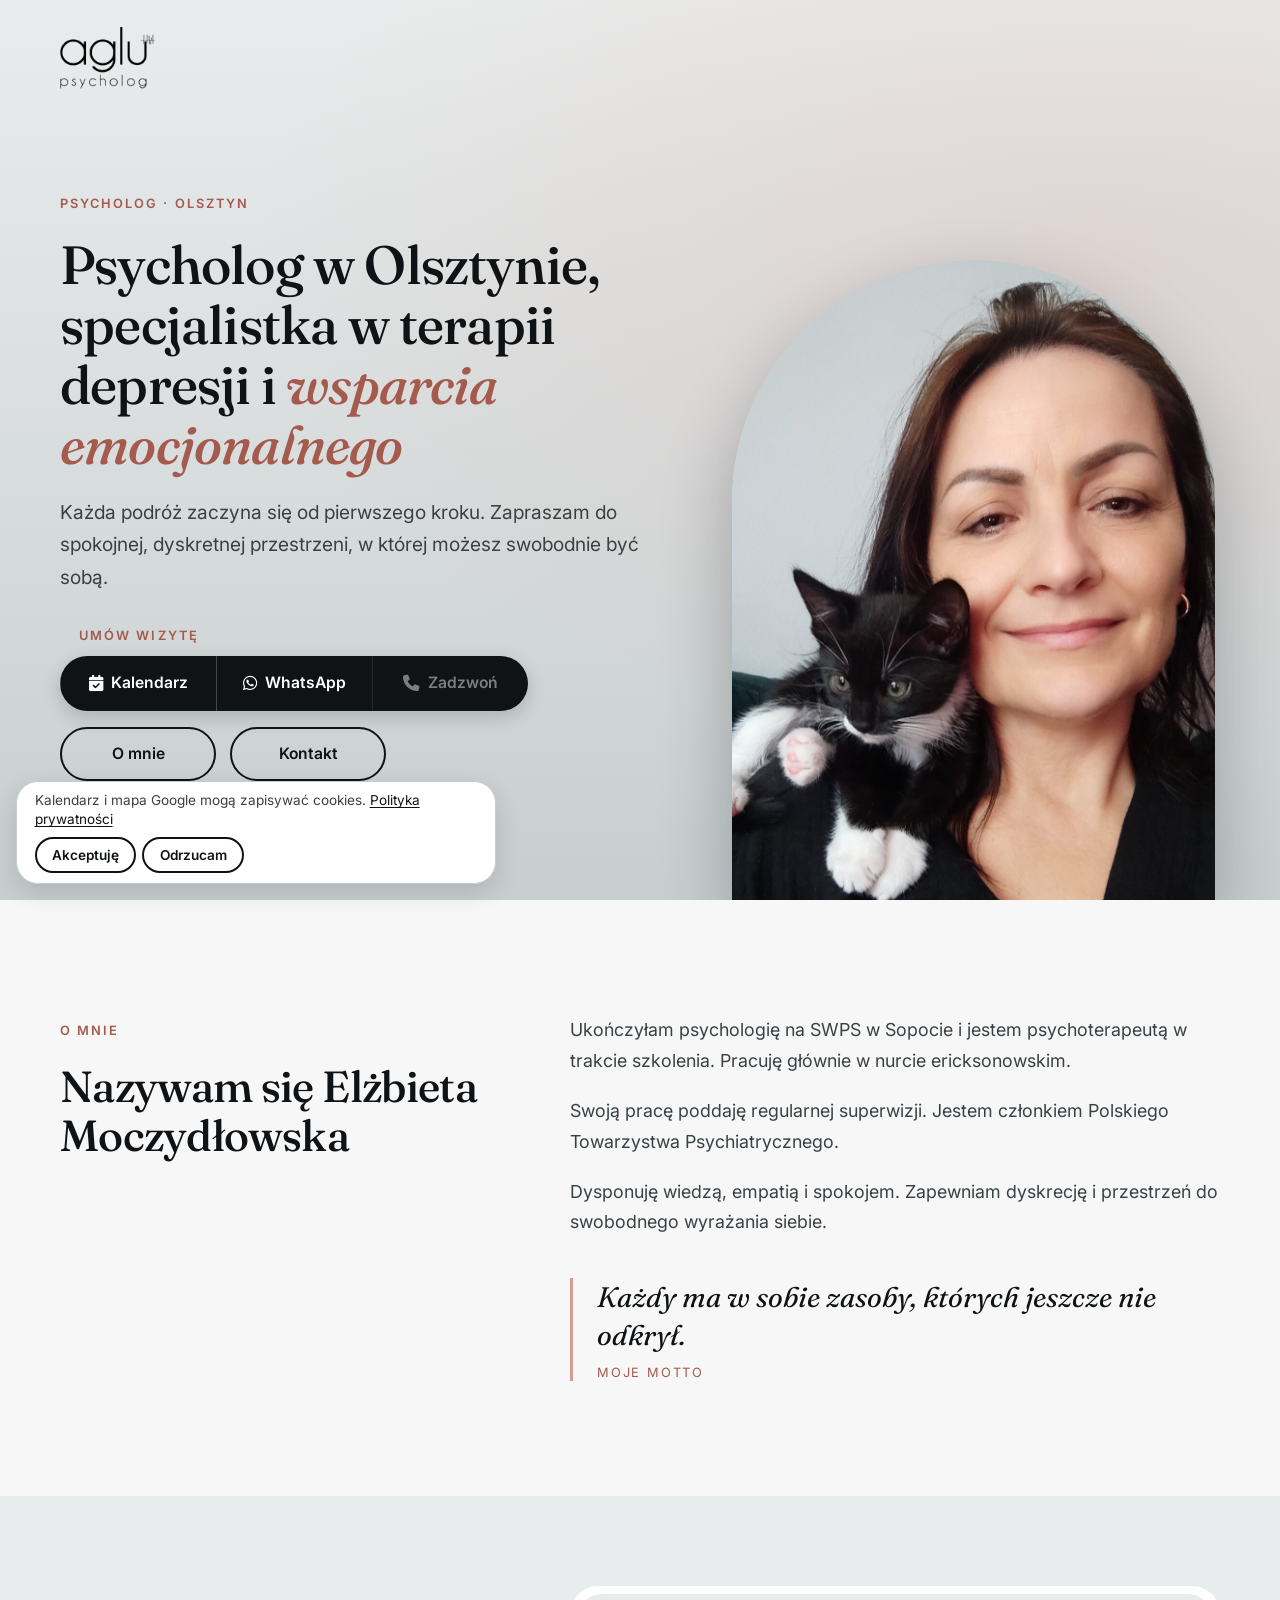
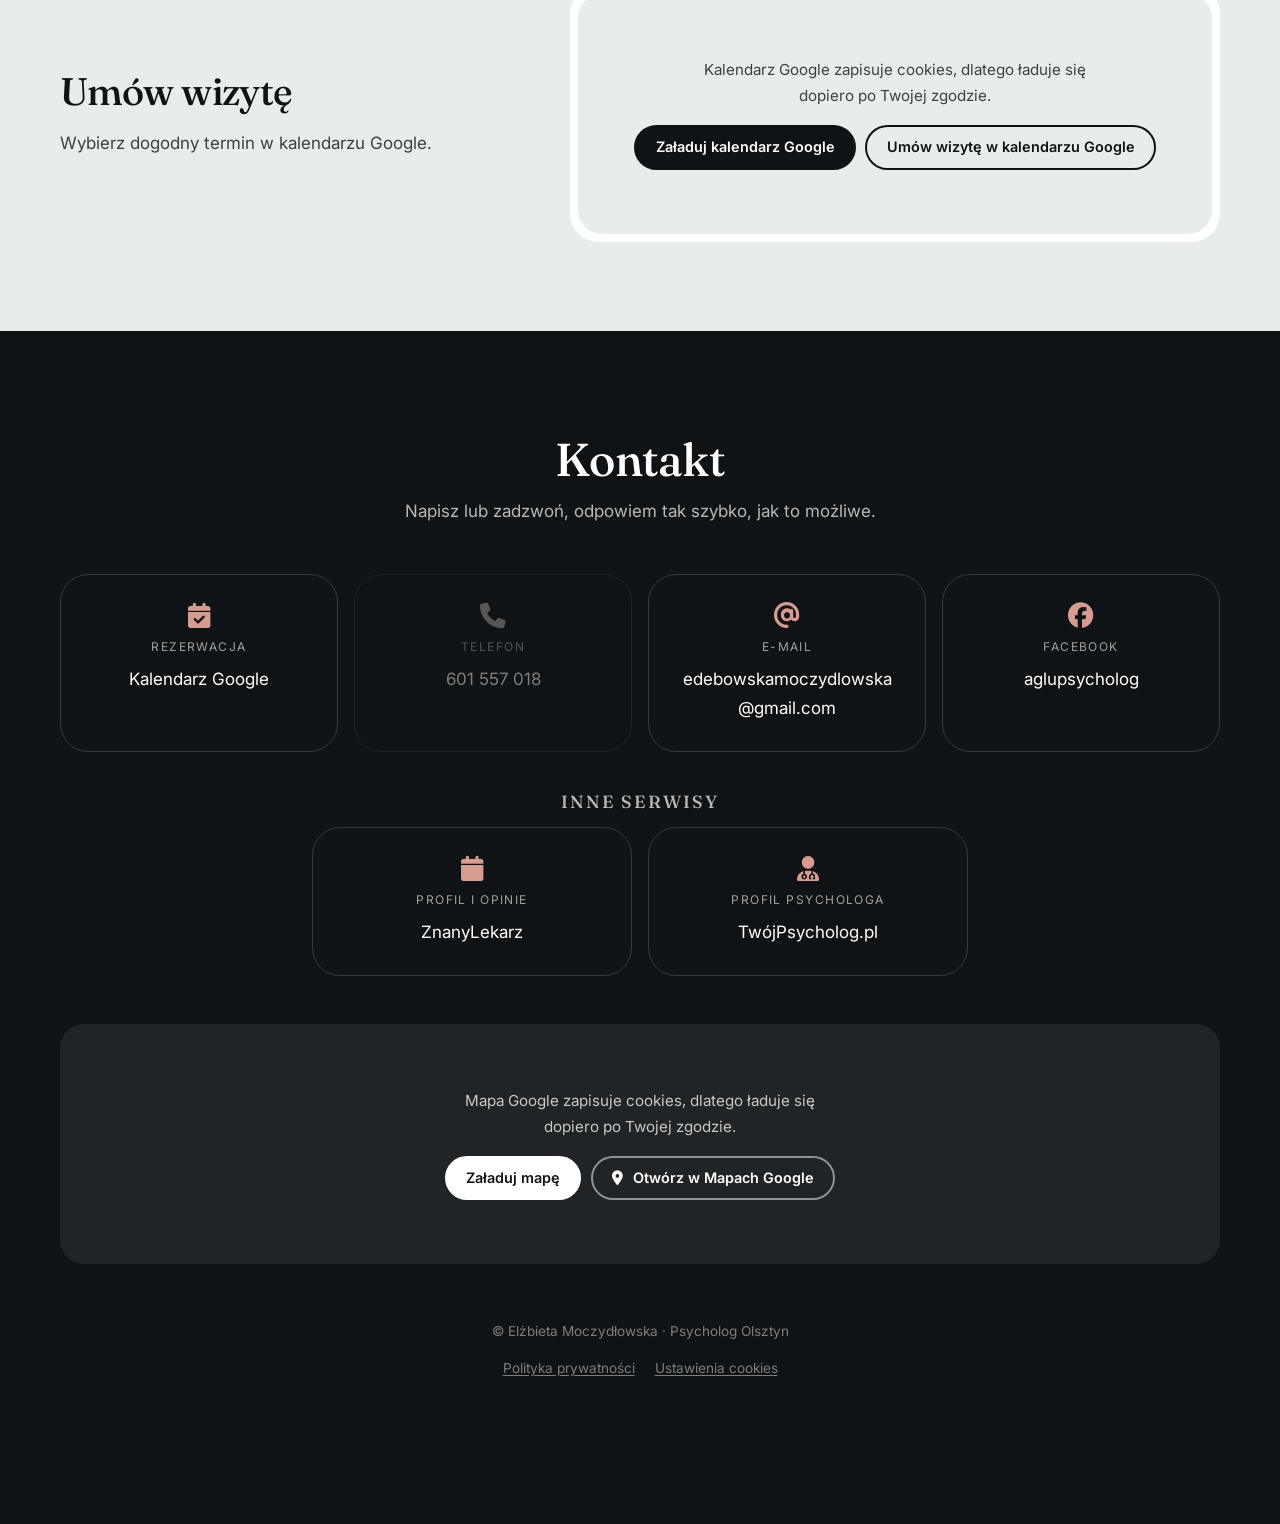
==== commit e6f3980c: "aglu: grey out call button outside call hours" ====
--- a/index.html
+++ b/index.html
@@ -51,6 +51,7 @@
   }
   </script>
   <script defer src="js/consent.js"></script>
+  <script defer src="js/call-hours.js"></script>
   <script defer src="https://analytics.osmosis.page/script.js" data-website-id="c70a5516-5605-4912-9869-0fddc7eda186"></script>
 </head>
 <body>
@@ -67,9 +68,9 @@
           <div class="cta-group">
           <span class="cta-caption">Umów wizytę</span>
           <div class="split" role="group" aria-label="Umów wizytę">
-          <a class="split-cal" href="https://calendar.app.google/qendssAS28dVdtgW9" target="_blank" rel="noopener" aria-label="Kalendarz Google"><i class="fa-solid fa-calendar-check" aria-hidden="true"></i><span>Kalendarz</span></a>
-          <a class="split-wa" aria-label="WhatsApp" href="https://wa.me/48601557018?text=Dzie%C5%84%20dobry%2C%20chcia%C5%82abym%20um%C3%B3wi%C4%87%20wizyt%C4%99." target="_blank" rel="noopener"><i class="fab fa-whatsapp" aria-hidden="true"></i><span>WhatsApp</span></a>
-          <a class="split-call" href="tel:+48601557018" aria-label="Zadzwoń: 601 557 018"><i class="fas fa-phone" aria-hidden="true"></i><span>Zadzwoń</span></a>
+          <a data-umami-event="calendar-click" data-umami-event-place="hero" class="split-cal" href="https://calendar.app.google/qendssAS28dVdtgW9" target="_blank" rel="noopener" aria-label="Kalendarz Google"><i class="fa-solid fa-calendar-check" aria-hidden="true"></i><span>Kalendarz</span></a>
+          <a data-umami-event="whatsapp-click" data-umami-event-place="hero" class="split-wa" aria-label="WhatsApp" href="https://wa.me/48601557018?text=Dzie%C5%84%20dobry%2C%20chcia%C5%82abym%20um%C3%B3wi%C4%87%20wizyt%C4%99." target="_blank" rel="noopener"><i class="fab fa-whatsapp" aria-hidden="true"></i><span>WhatsApp</span></a>
+          <a data-umami-event="call-click" data-umami-event-place="hero" class="split-call" href="tel:+48601557018" aria-label="Zadzwoń: 601 557 018"><i class="fas fa-phone" aria-hidden="true"></i><span>Zadzwoń</span></a>
         </div>
         </div>
           <div class="hero-links">
@@ -120,11 +121,11 @@
           <p>Kalendarz Google zapisuje cookies, dlatego ładuje się dopiero po Twojej zgodzie.</p>
           <div class="embed-ph-actions">
             <button type="button" class="btn btn-small embed-load">Załaduj kalendarz Google</button>
-            <a class="btn btn-small btn-ghost" href="https://calendar.app.google/qendssAS28dVdtgW9" target="_blank" rel="noopener">Umów wizytę w kalendarzu Google</a>
+            <a data-umami-event="calendar-click" data-umami-event-place="booking-placeholder" class="btn btn-small btn-ghost" href="https://calendar.app.google/qendssAS28dVdtgW9" target="_blank" rel="noopener">Umów wizytę w kalendarzu Google</a>
           </div>
         </div>
         <iframe title="Kalendarz umawiania wizyt" data-embed="calendar" data-src="https://calendar.google.com/calendar/appointments/schedules/AcZssZ3E68rf32cXNl4Pc-ZxNGLGJA2hCxxtRXYvUR3IH5VI8VRTCDZTIWpJ4MyyYJgz9MygKWdJkYLj?gv=true" loading="lazy" referrerpolicy="no-referrer-when-downgrade" hidden></iframe>
-        <a class="widget-open" href="https://calendar.app.google/qendssAS28dVdtgW9" target="_blank" rel="noopener">Otwórz w nowej karcie</a>
+        <a data-umami-event="calendar-click" data-umami-event-place="booking-widget" class="widget-open" href="https://calendar.app.google/qendssAS28dVdtgW9" target="_blank" rel="noopener">Otwórz w nowej karcie</a>
       </div>
     </div>
   </section>
@@ -135,8 +136,8 @@
     <h2>Kontakt</h2>
     <p class="sub">Napisz lub zadzwoń, odpowiem tak szybko, jak to możliwe.</p>
     <div class="contact-grid">
-      <a class="contact-card" href="https://calendar.app.google/qendssAS28dVdtgW9" target="_blank" rel="noopener"><i class="fa-solid fa-calendar-check" aria-hidden="true"></i><small>Rezerwacja</small>Kalendarz Google</a>
-      <a class="contact-card" href="tel:+48601557018"><i class="fas fa-phone" aria-hidden="true"></i><small>Telefon</small>601 557 018</a>
+      <a data-umami-event="calendar-click" data-umami-event-place="contact" class="contact-card" href="https://calendar.app.google/qendssAS28dVdtgW9" target="_blank" rel="noopener"><i class="fa-solid fa-calendar-check" aria-hidden="true"></i><small>Rezerwacja</small>Kalendarz Google</a>
+      <a data-umami-event="call-click" data-umami-event-place="contact" class="contact-card" href="tel:+48601557018"><i class="fas fa-phone" aria-hidden="true"></i><small>Telefon</small>601 557 018</a>
       <a class="contact-card" href="mailto:edebowskamoczydlowska@gmail.com"><i class="fas fa-at" aria-hidden="true"></i><small>E-mail</small><span class="email">edebowskamoczydlowska<wbr>@gmail.com</span></a>
       <a class="contact-card" href="https://www.facebook.com/aglupsycholog/"><i class="fab fa-facebook" aria-hidden="true"></i><small>Facebook</small>aglupsycholog</a>
     </div>
--- a/css/styles.css
+++ b/css/styles.css
@@ -407,3 +407,32 @@
 .link-btn { background: none; border: 0; padding: 0; font: inherit; cursor: pointer; }
 .footer-legal a:hover, .link-btn:hover { color: #fff; }
 .link-btn:focus-visible { outline: 3px solid var(--rose); outline-offset: 3px; }
+
+/* Phone link outside call hours (see js/call-hours.js): dimmed, still clickable */
+a.call-off { opacity: 0.45; filter: grayscale(1); position: relative; }
+a.call-off:hover, a.call-off:focus-visible { opacity: 0.7; }
+a.call-off[data-call-note]:hover::after,
+a.call-off[data-call-note]:focus-visible::after {
+    content: attr(data-call-note);
+    position: absolute;
+    bottom: calc(100% + 8px);
+    left: 50%;
+    transform: translateX(-50%);
+    width: max-content;
+    max-width: min(260px, 80vw);
+    padding: 0.5rem 0.7rem;
+    background: #2b2b2b;
+    color: #fff;
+    font-size: 0.8rem;
+    font-weight: 400;
+    line-height: 1.35;
+    letter-spacing: 0;
+    text-transform: none;
+    text-align: center;
+    border-radius: 6px;
+    box-shadow: 0 4px 14px rgba(0, 0, 0, 0.25);
+    pointer-events: none;
+    z-index: 20;
+}
+/* .split clips overflow, so the hero button relies on the native title tooltip */
+.split a.call-off::after { display: none; }
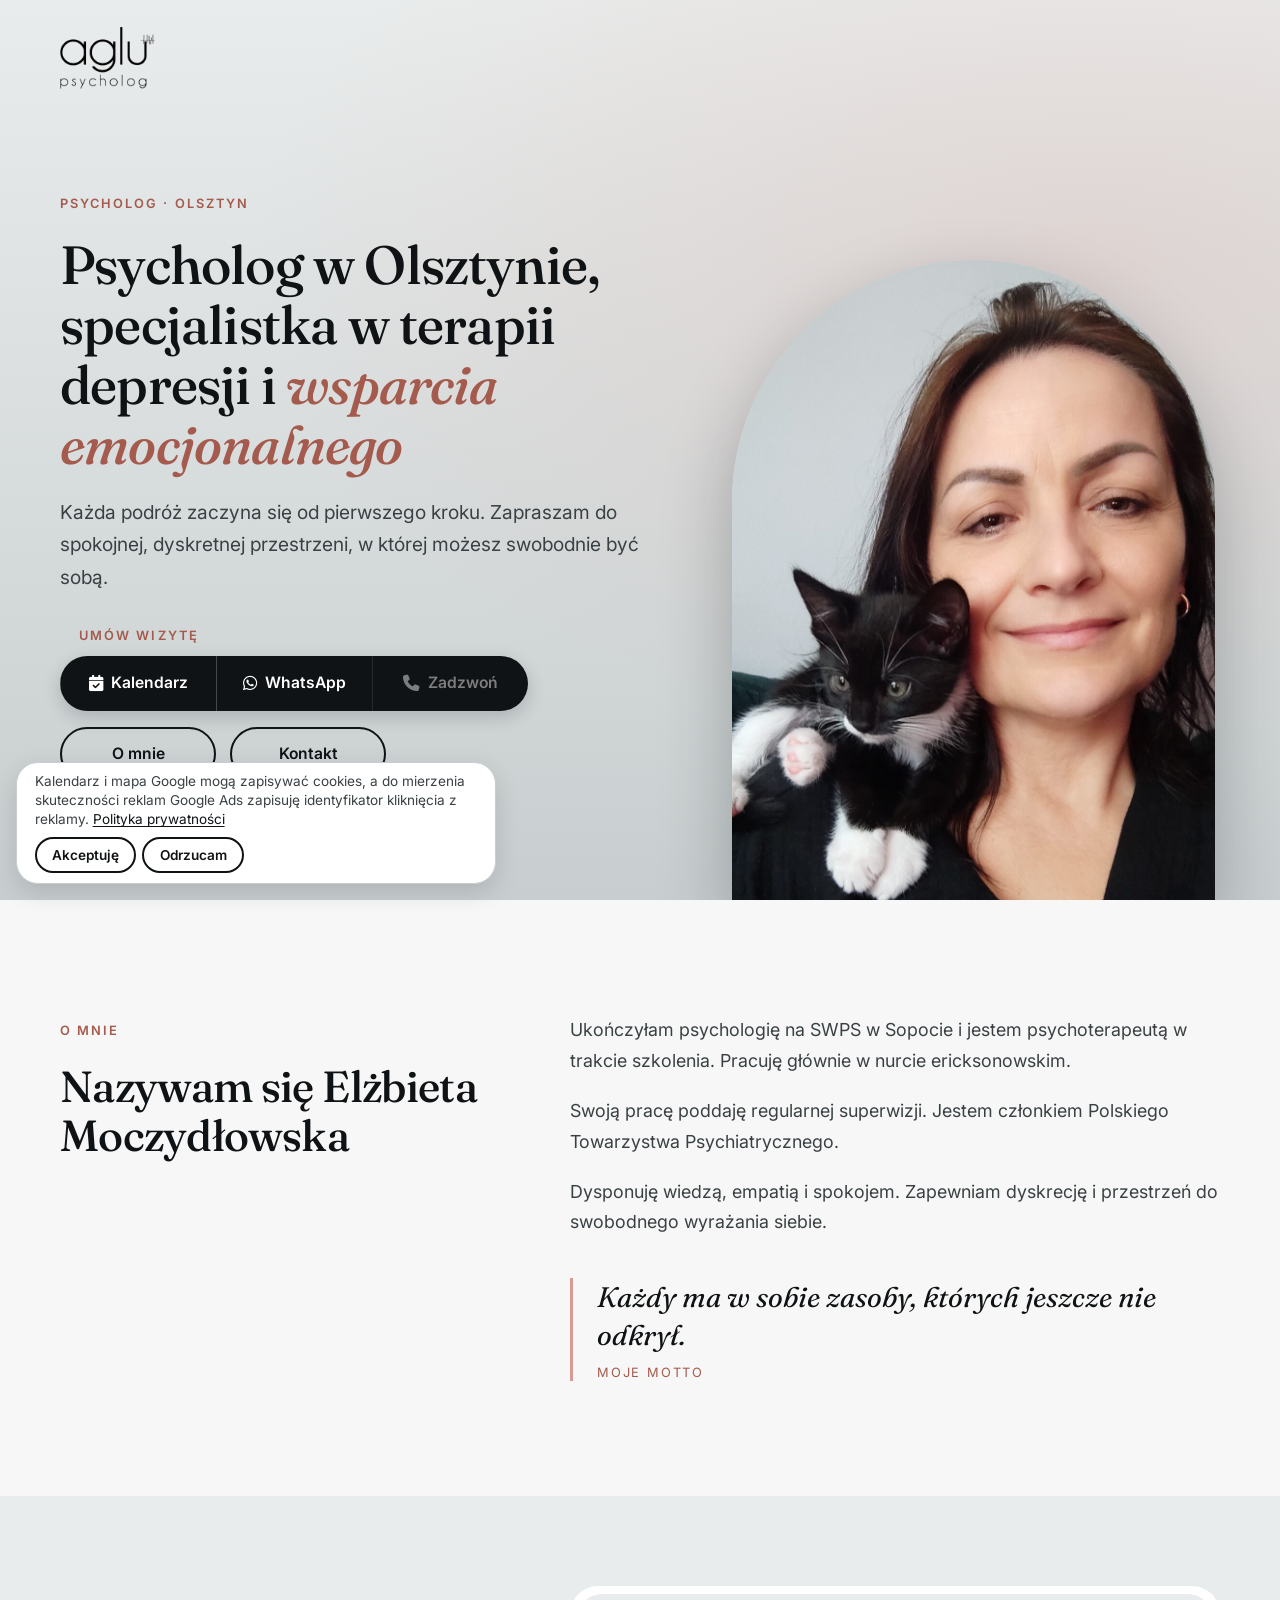
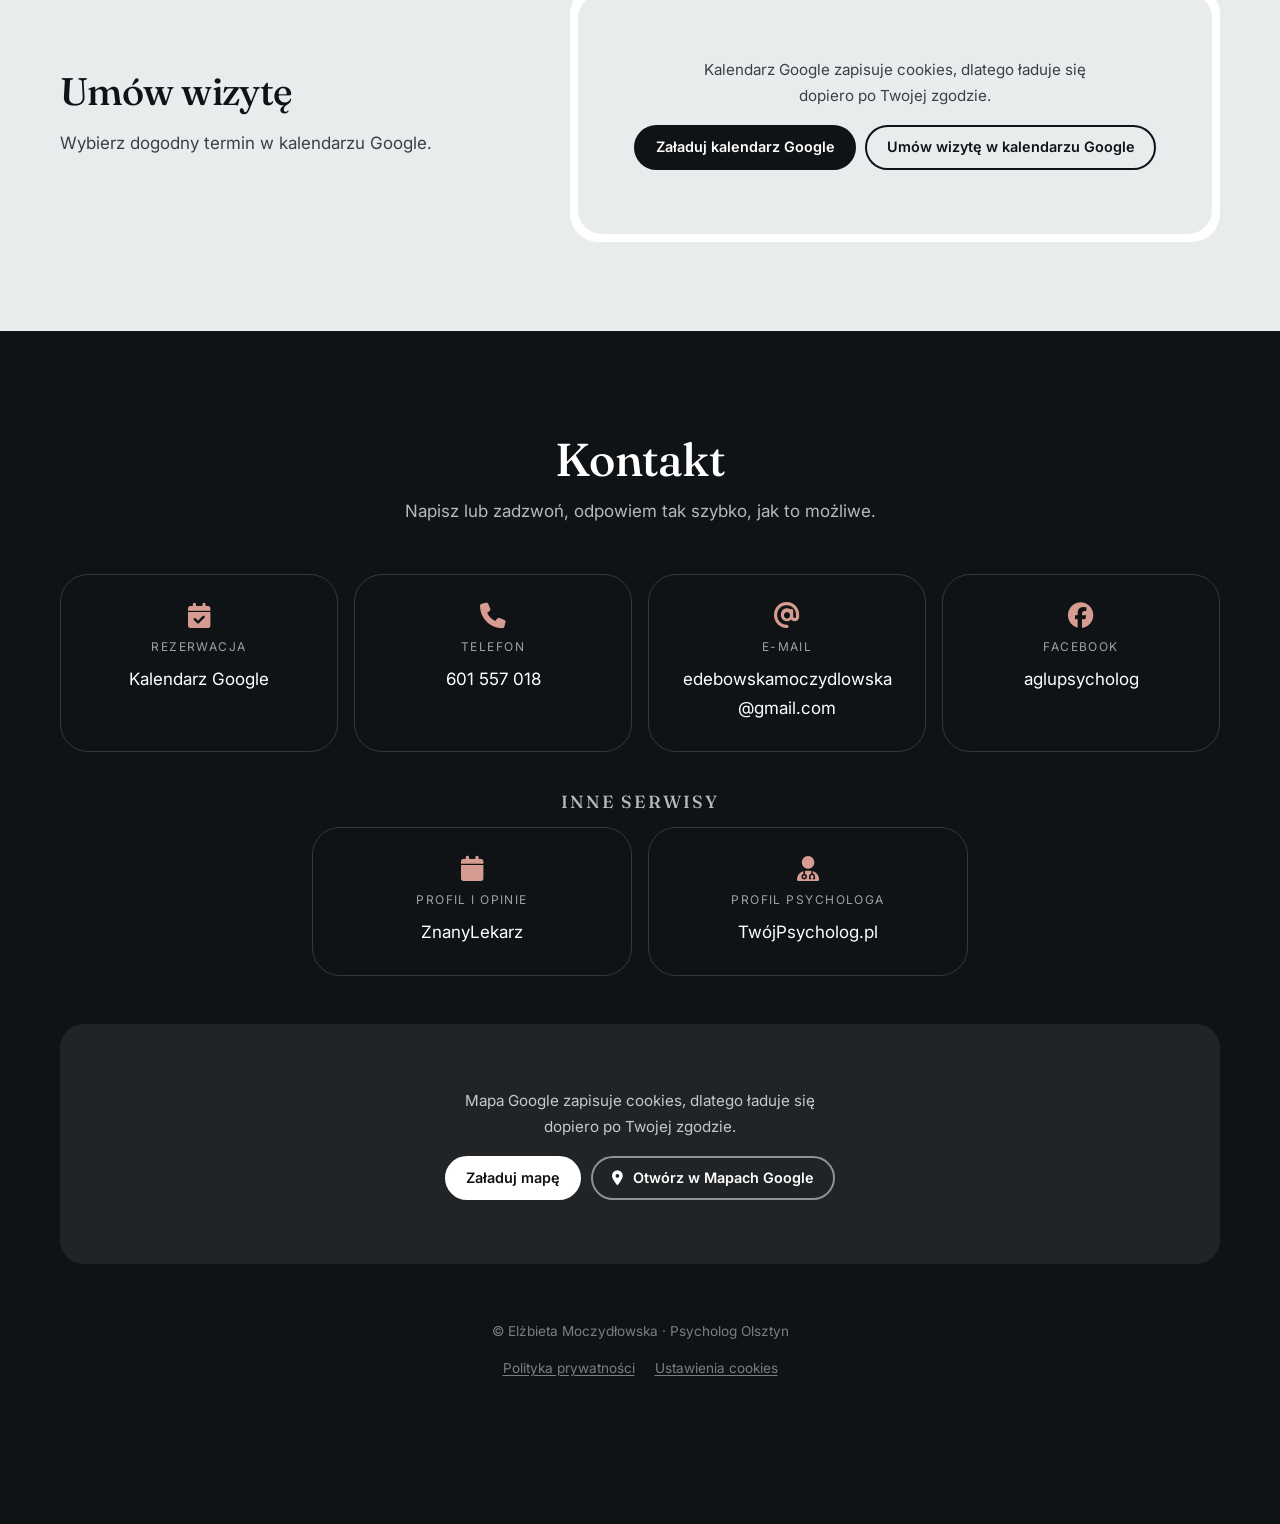
==== commit 6d6efd19: "aglu: record gclid only after consent, drop query string from analytics" ====
--- a/index.html
+++ b/index.html
@@ -52,7 +52,7 @@
   </script>
   <script defer src="js/consent.js"></script>
   <script defer src="js/call-hours.js"></script>
-  <script defer src="https://analytics.osmosis.page/script.js" data-website-id="c70a5516-5605-4912-9869-0fddc7eda186"></script>
+  <script defer src="https://analytics.osmosis.page/script.js" data-website-id="c70a5516-5605-4912-9869-0fddc7eda186" data-exclude-search="true"></script>
 </head>
 <body>
 
--- a/css/styles.css
+++ b/css/styles.css
@@ -408,31 +408,6 @@
 .footer-legal a:hover, .link-btn:hover { color: #fff; }
 .link-btn:focus-visible { outline: 3px solid var(--rose); outline-offset: 3px; }
 
-/* Phone link outside call hours (see js/call-hours.js): dimmed, still clickable */
-a.call-off { opacity: 0.45; filter: grayscale(1); position: relative; }
+/* Hero call button outside call hours (see js/call-hours.js): dimmed, still clickable, native title tooltip */
+a.call-off { opacity: 0.45; filter: grayscale(1); }
 a.call-off:hover, a.call-off:focus-visible { opacity: 0.7; }
-a.call-off[data-call-note]:hover::after,
-a.call-off[data-call-note]:focus-visible::after {
-    content: attr(data-call-note);
-    position: absolute;
-    bottom: calc(100% + 8px);
-    left: 50%;
-    transform: translateX(-50%);
-    width: max-content;
-    max-width: min(260px, 80vw);
-    padding: 0.5rem 0.7rem;
-    background: #2b2b2b;
-    color: #fff;
-    font-size: 0.8rem;
-    font-weight: 400;
-    line-height: 1.35;
-    letter-spacing: 0;
-    text-transform: none;
-    text-align: center;
-    border-radius: 6px;
-    box-shadow: 0 4px 14px rgba(0, 0, 0, 0.25);
-    pointer-events: none;
-    z-index: 20;
-}
-/* .split clips overflow, so the hero button relies on the native title tooltip */
-.split a.call-off::after { display: none; }
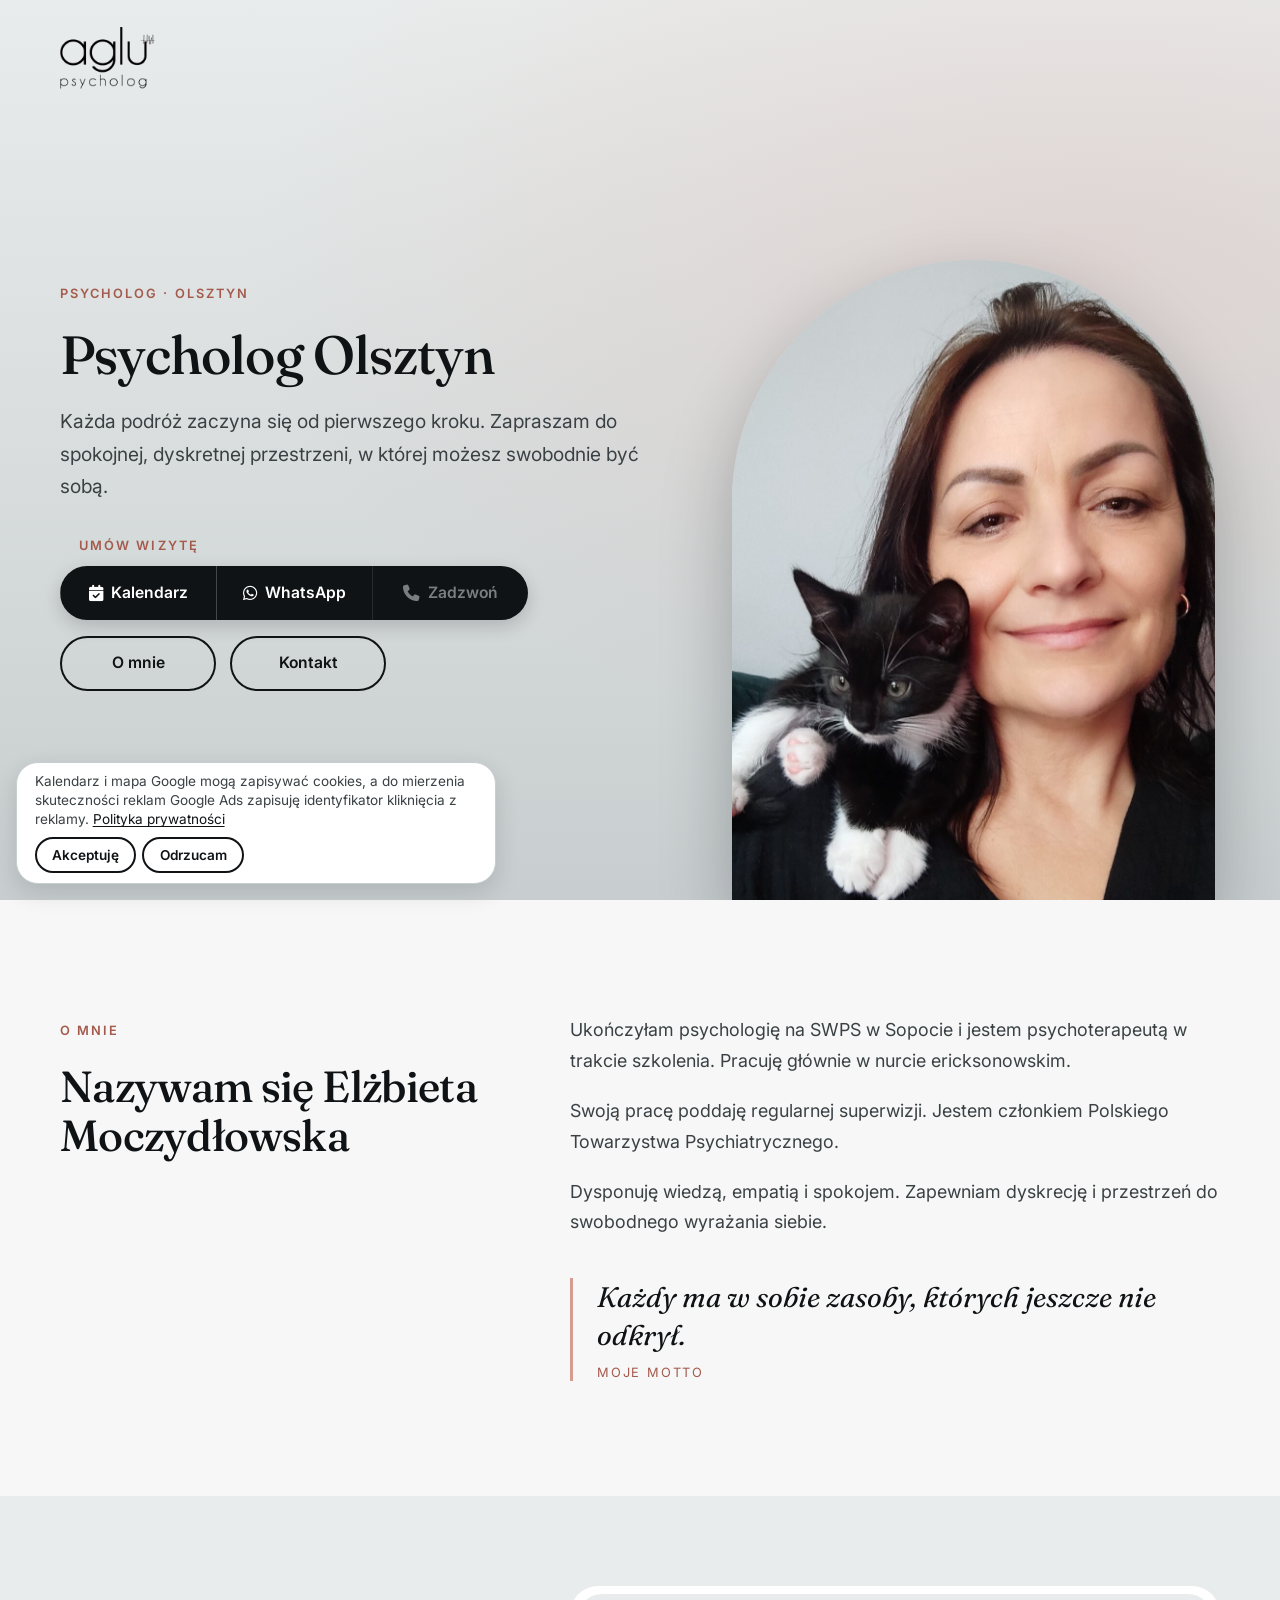
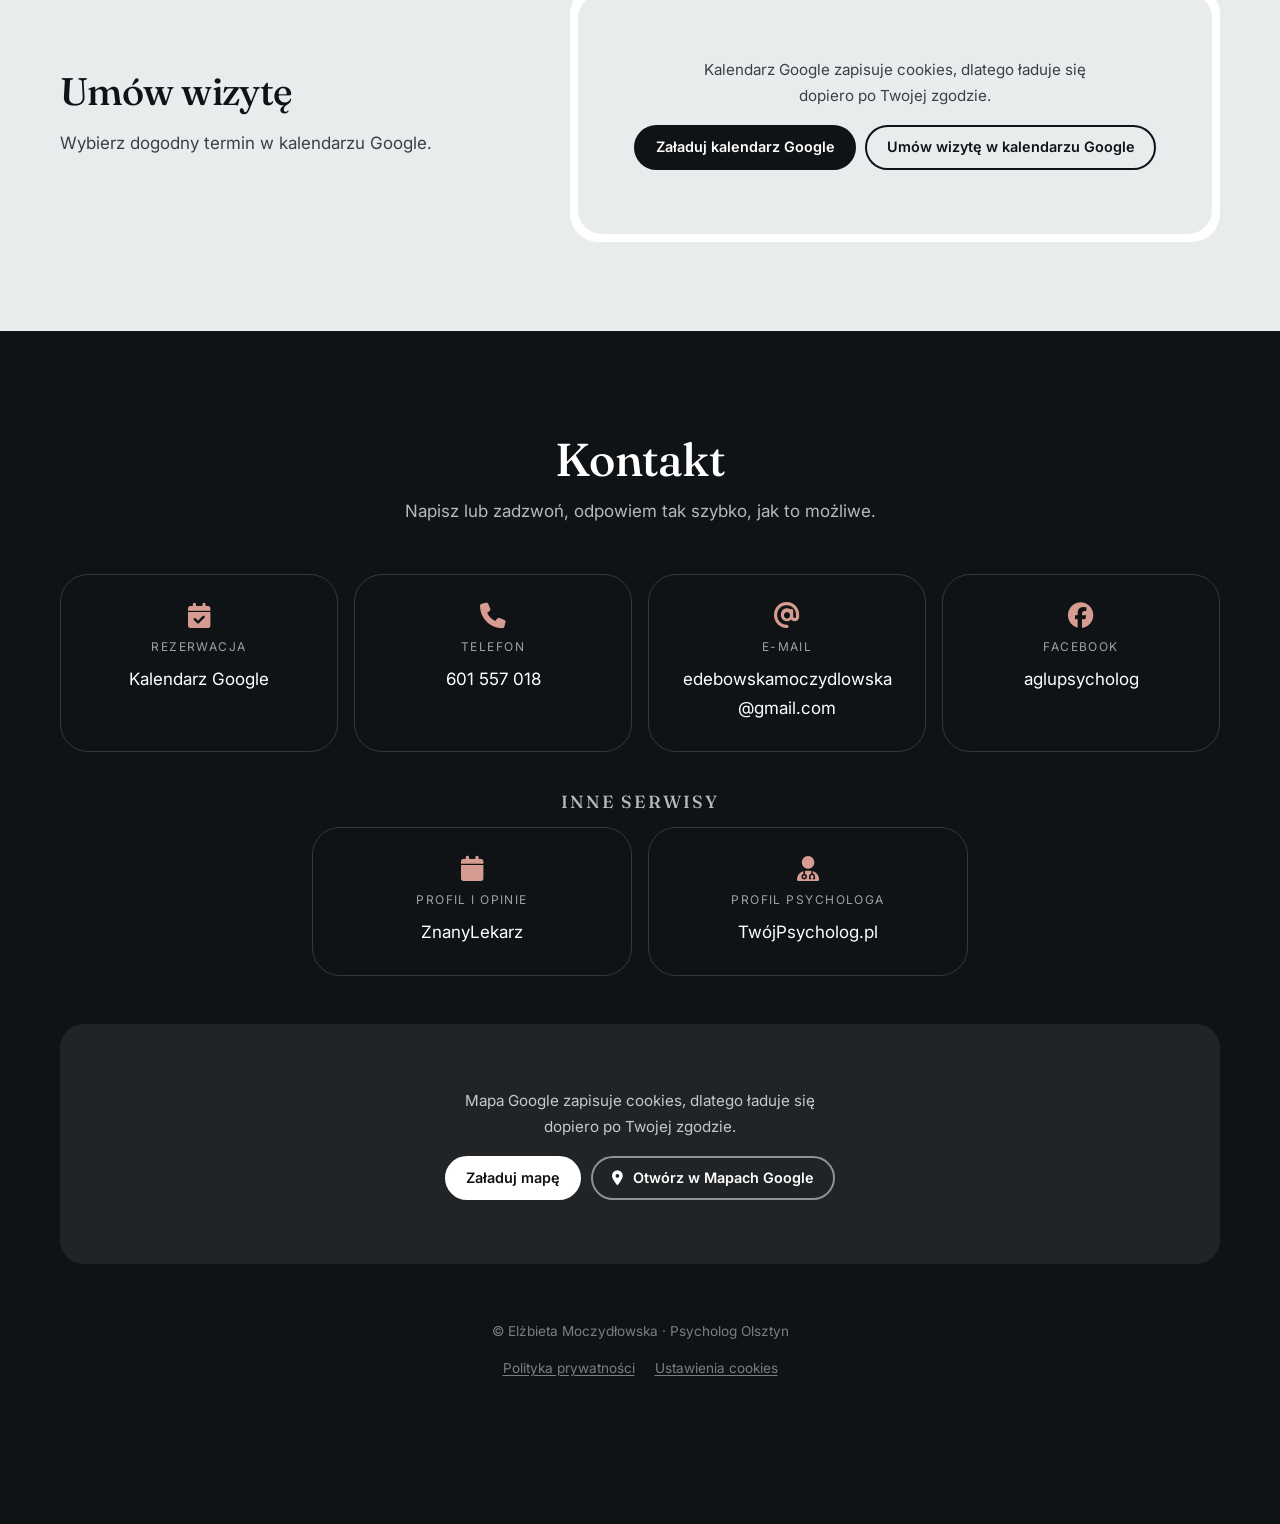
==== commit bc8068b1: "aglu: simplify hero heading to Psycholog Olsztyn" ====
--- a/index.html
+++ b/index.html
@@ -50,7 +50,7 @@
     "image": "https://aglu.pl/images/portrait.jpg"
   }
   </script>
-  <script defer src="js/consent.js"></script>
+  <script defer src="js/consent.js?v=2"></script>
   <script defer src="js/call-hours.js"></script>
   <script defer src="https://analytics.osmosis.page/script.js" data-website-id="c70a5516-5605-4912-9869-0fddc7eda186" data-exclude-search="true"></script>
 </head>
@@ -62,7 +62,7 @@
       <a class="hero-logo" href="#top" aria-label="aglu psycholog"><img src="images/logotyp.png" alt="Logo Elżbieta Moczydłowska, psycholog"></a>
       <div class="hero-copy">
         <span class="eyebrow">Psycholog &middot; Olsztyn</span>
-        <h1>Psycholog w Olsztynie, specjalistka w terapii depresji i <em>wsparcia emocjonalnego</em></h1>
+        <h1>Psycholog Olsztyn</h1>
         <p class="lead">Każda podróż zaczyna się od pierwszego kroku. Zapraszam do spokojnej, dyskretnej przestrzeni, w której możesz swobodnie być sobą.</p>
         <div class="hero-actions">
           <div class="cta-group">
